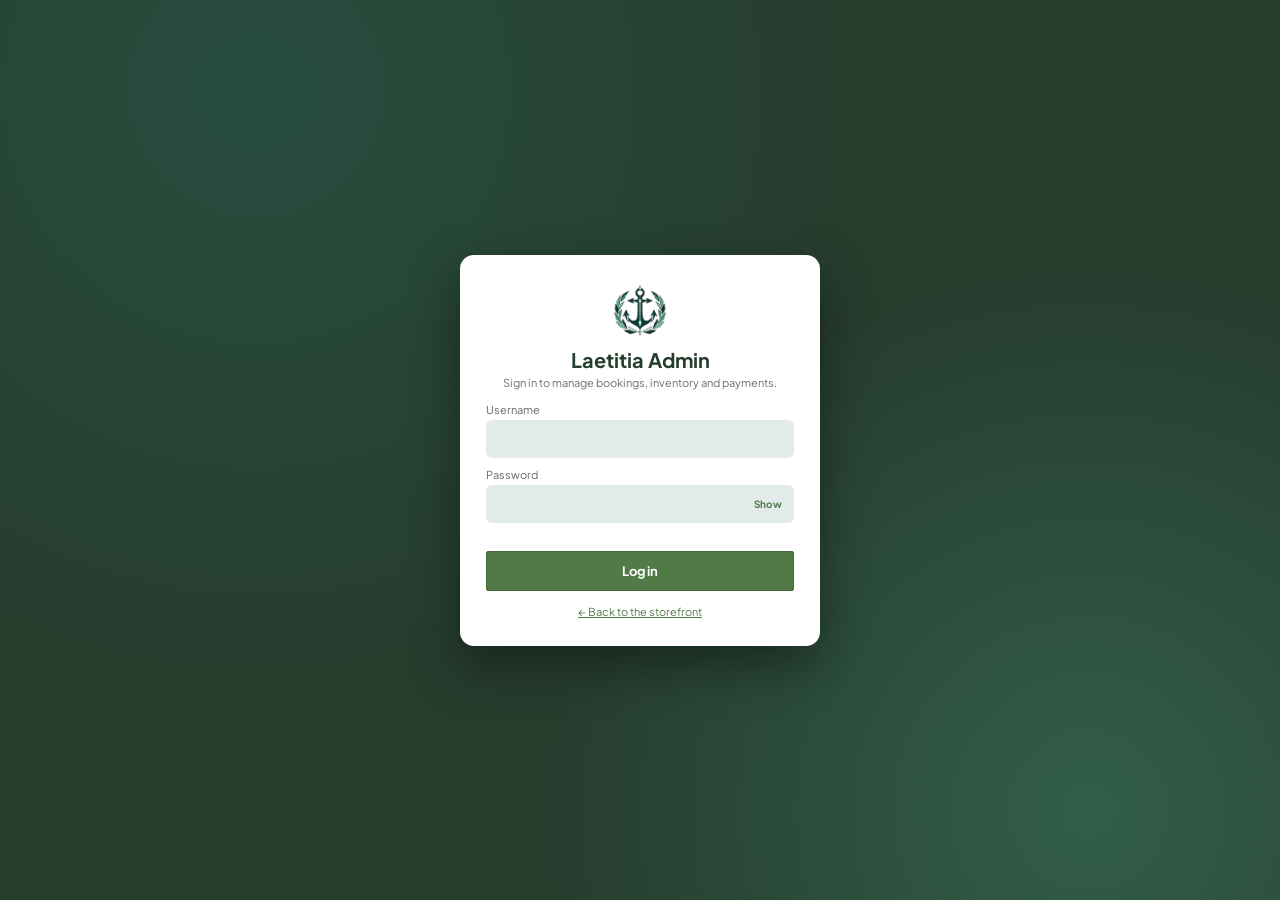
==== admin.html @ 5211684b "last minute fixes" ====
<!DOCTYPE html>
<html lang="en"><head><meta charset="utf-8">
<meta name="viewport" content="width=device-width,initial-scale=1">
<title>Laetitia Admin</title>
<link rel="preconnect" href="https://fonts.googleapis.com">
<link rel="preconnect" href="https://fonts.gstatic.com" crossorigin>
<link href="https://fonts.googleapis.com/css2?family=IBM+Plex+Mono:wght@500;600&family=Plus+Jakarta+Sans:wght@400;500;600;700;800&display=swap" rel="stylesheet">
<link rel="stylesheet" href="style.css">
</head><body class="locked"><svg width="0" height="0" style="position:absolute"><symbol id="i-grid" viewBox="0 0 24 24"><rect x="3" y="3" width="7" height="9" rx="1"/><rect x="14" y="3" width="7" height="5" rx="1"/><rect x="14" y="12" width="7" height="9" rx="1"/><rect x="3" y="16" width="7" height="5" rx="1"/></symbol><symbol id="i-cal" viewBox="0 0 24 24"><rect x="3" y="4" width="18" height="18" rx="2"/><path d="M16 2v4M8 2v4M3 10h18"/></symbol><symbol id="i-tgt" viewBox="0 0 24 24"><circle cx="12" cy="12" r="9"/><circle cx="12" cy="12" r="3"/></symbol><symbol id="i-rot" viewBox="0 0 24 24"><path d="M3 12a9 9 0 0 1 15-6.7L21 8"/><path d="M21 3v5h-5"/><path d="M21 12a9 9 0 0 1-15 6.7L3 16"/><path d="M8 16H3v5"/></symbol><symbol id="i-card" viewBox="0 0 24 24"><rect x="2" y="5" width="20" height="14" rx="2"/><path d="M2 10h20"/></symbol><symbol id="i-search" viewBox="0 0 24 24"><circle cx="11" cy="11" r="7"/><path d="m21 21-4.3-4.3"/></symbol><symbol id="i-bell" viewBox="0 0 24 24"><path d="M6 8a6 6 0 0 1 12 0c0 7 3 9 3 9H3s3-2 3-9"/><path d="M10.3 21a1.9 1.9 0 0 0 3.4 0"/></symbol><symbol id="i-chev" viewBox="0 0 24 24"><path d="m6 9 6 6 6-6"/></symbol><symbol id="i-doc" viewBox="0 0 24 24"><path d="M14 2H6a2 2 0 0 0-2 2v16a2 2 0 0 0 2 2h12a2 2 0 0 0 2-2V8z"/><path d="M14 2v6h6M8 13h8M8 17h5"/></symbol><symbol id="i-alert" viewBox="0 0 24 24"><path d="M12 3 2 20h20z"/><path d="M12 10v4M12 17h.01"/></symbol><symbol id="i-peso" viewBox="0 0 24 24"><path d="M7 21V4h6a4 4 0 0 1 0 8H7"/><path d="M5 8h12M5 11h12"/></symbol><symbol id="i-spark" viewBox="0 0 24 24"><path d="M12 3l1.8 5.2L19 10l-5.2 1.8L12 17l-1.8-5.2L5 10l5.2-1.8z"/><path d="M19 16v4M17 18h4"/></symbol><symbol id="i-plus" viewBox="0 0 24 24"><path d="M12 5v14M5 12h14"/></symbol><symbol id="i-arrow" viewBox="0 0 24 24"><path d="M5 12h14M13 6l6 6-6 6"/></symbol><symbol id="i-clip" viewBox="0 0 24 24"><rect x="5" y="4" width="14" height="18" rx="2"/><path d="M9 2h6v4H9z"/></symbol><symbol id="i-zap" viewBox="0 0 24 24"><path d="M13 2 4 14h7l-1 8 9-12h-7z"/></symbol><symbol id="i-ring" viewBox="0 0 24 24"><path d="M21 12a9 9 0 1 1-6.2-8.55"/></symbol><symbol id="i-db" viewBox="0 0 24 24"><ellipse cx="12" cy="5" rx="8" ry="3"/><path d="M4 5v14c0 1.7 3.6 3 8 3s8-1.3 8-3V5"/><path d="M4 12c0 1.7 3.6 3 8 3s8-1.3 8-3"/></symbol><symbol id="i-chk" viewBox="0 0 24 24"><rect x="3" y="3" width="18" height="18" rx="3"/><path d="m8 12 3 3 5-6"/></symbol></svg>
<aside>
 <div class="brand"><img src="logo.png" alt="Laetitia logo">Laetitia</div>
 <a data-p="dash" class="on"><svg class="i "><use href="#i-grid"/></svg> Dashboard</a><a data-p="events"><svg class="i "><use href="#i-cal"/></svg> Events</a><a data-p="pkg"><svg class="i "><use href="#i-spark"/></svg> Packages</a><a data-p="inv"><svg class="i "><use href="#i-tgt"/></svg> Inventory</a><a data-p="ret"><svg class="i "><use href="#i-rot"/></svg> Returns</a><a data-p="pay"><svg class="i "><use href="#i-card"/></svg> Payments &amp; Clients</a><a data-p="db" id="dbNav" hidden><svg class="i "><use href="#i-db"/></svg> Database</a>
 <a href="./" class="store-link" target="_blank" rel="noopener"><svg class="i "><use href="#i-arrow"/></svg> View storefront</a>
 <div class="deco"><img src="logo.png" alt=""></div>
</aside>

<!-- Shown until an admin signs in (views/header.js toggles body.locked). -->
<section class="gate" id="gate" aria-labelledby="gateTitle">
 <form class="gate-card" id="gateForm" novalidate>
  <img src="logo.png" alt="" class="gate-logo">
  <h1 id="gateTitle">Laetitia Admin</h1>
  <p class="sub">Sign in to manage bookings, inventory and payments.</p>
  <label for="gUser">Username</label><input id="gUser" autocomplete="username" required>
  <label for="gPass">Password</label><div class="pw"><input id="gPass" type="password" autocomplete="current-password" required><button type="button" class="pwt" data-pw="gPass" aria-pressed="false">Show</button></div>
  <p class="gate-err" id="gateErr" role="alert"></p>
  <button class="btn teal gate-btn" id="gateBtn" type="submit">Log in</button>
  <a href="./" class="gate-back">← Back to the storefront</a>
 </form>
</section>
<main>
 <div class="top"><div class="search"><svg class="i "><use href="#i-search"/></svg><input placeholder="Search events, clients, inventory..."></div><div class="date" id="today"></div><div class="notif-wrap"><button class="bell" id="notifBtn" type="button" aria-label="Notifications" aria-haspopup="true" aria-expanded="false"><svg class="i "><use href="#i-bell"/></svg><span class="notif-count" id="notifCount" hidden>0</span></button><div class="notif-panel hidden" id="notifPanel" aria-live="polite"><div class="notif-header"><h3>Notifications</h3><button class="close-x" id="closeNotif" type="button" aria-label="Close notifications">×</button></div><div class="notif-list" id="notifList"></div></div></div>
  <div class="account-wrap"><button class="user account-trigger" id="accountBtn" type="button" aria-haspopup="true" aria-expanded="false" aria-label="Account menu"><span class="av" id="uInit">G</span><span class="account-copy"><b id="uName">Guest</b><br><span id="uRole">Guest booking</span></span><svg class="i "><use href="#i-chev"/></svg></button><div class="account-menu hidden" id="accountMenu" role="menu" aria-labelledby="accountBtn"><p class="account-status" id="accountStatus">Browsing as a guest</p><button type="button" role="menuitem" data-account-action="login" id="adminLoginAction">Admin log in</button><button type="button" role="menuitem" data-account-action="book">Book an event</button><button type="button" role="menuitem" data-account-action="logout" id="logoutAction" hidden>Log out</button><a class="account-note" href="./" target="_blank" rel="noopener">Open the storefront ↗</a></div></div></div>
 

 <!-- DASHBOARD -->
 <section class="page on" id="dash">
  <h1>Dashboard</h1><div class="sub">Overview of your operations</div>
  <div class="cards">
   <div class="stat"><div class="ic t"><svg class="i "><use href="#i-cal"/></svg></div><div><small>Upcoming Events</small><b id="sEvents">0</b><small>this week</small></div></div>
   <div class="stat"><div class="ic b"><svg class="i "><use href="#i-doc"/></svg></div><div><small>Pending Inquiries</small><b id="sInq">0</b><small>Awaiting approval</small></div></div>
   <div class="stat"><div class="ic g"><svg class="i "><use href="#i-tgt"/></svg></div><div><small>Items out on rent</small><b id="sOut">0</b><small>Currently deployed</small></div></div>
   <div class="stat"><div class="ic r"><svg class="i "><use href="#i-alert"/></svg></div><div><small>Low Stock Alerts</small><b id="sLow">0</b><small>Restock needed</small></div></div>
   <div class="stat"><div class="ic p"><svg class="i "><use href="#i-peso"/></svg></div><div><small>Outstanding Balance</small><b id="sBal">₱0</b><small>Unpaid</small></div></div>
  </div>
  <div class="box orders"><h3><span><svg class="i "><use href="#i-doc"/></svg> <span class="tt">New Orders &amp; Inquiries<small>Online orders and inquiries awaiting approval</small></span></span> <a data-p="events">All events <svg class="i "><use href="#i-arrow"/></svg></a></h3>
   <div class="tw"><table><thead><tr><th>ID</th><th>Received</th><th>Client</th><th>Event date</th><th>Package / order</th><th>Total</th><th>Actions</th></tr></thead><tbody id="dOrd"></tbody></table></div></div>
  <div class="grid2">
   <div class="box"><h3><span><svg class="i "><use href="#i-cal"/></svg> <span class="tt">Upcoming Events<small>Next 4 days</small></span></span> <a data-p="events">View calendar <svg class="i "><use href="#i-arrow"/></svg></a></h3>
    <div class="tw"><table><thead><tr><th>ID</th><th>Date and time</th><th>Client name</th><th>Venue/ Address</th><th>Package</th><th>Status</th><th>Actions</th></tr></thead><tbody id="dEv"></tbody></table></div></div>
   <div class="box"><h3><span><svg class="i "><use href="#i-zap"/></svg> <span class="tt">Quick Actions<small>Common tasks and shortcuts</small></span></span></h3><div class="qa">
     <button class="p" data-m="event"><svg class="i "><use href="#i-plus"/></svg> New booking / Event</button><button class="o" data-m="client"><svg class="i "><use href="#i-plus"/></svg> New Client</button><button class="o" data-m="item"><svg class="i "><use href="#i-plus"/></svg> Add Inventory Item</button><button class="o" data-m="package"><svg class="i "><use href="#i-plus"/></svg> Add Package</button><button data-m="avail"><svg class="i "><use href="#i-clip"/></svg> Check Date Availability</button><button data-m="pull"><svg class="i "><use href="#i-doc"/></svg> Generate Pull Sheet</button><button data-m="payment"><svg class="i "><use href="#i-card"/></svg> Record Payment</button></div></div>
  </div>
  <div class="grid3">
   <div class="box"><h3><span><svg class="i "><use href="#i-ring"/></svg> <span class="tt">Asset Returns and Recovery Watchlist<small>Items expected back</small></span></span> <a data-p="ret">View all <svg class="i "><use href="#i-arrow"/></svg></a></h3>
    <div class="tw"><table><thead><tr><th>ID</th><th>Item Name</th><th>Renter/Event</th><th>Expected Return</th><th>Status</th><th>Actions</th></tr></thead><tbody id="dRet"></tbody></table></div>
    <div class="row"><button class="btn blue" data-m="returned">Mark returned</button><button class="btn blue" data-m="damage">Damage / missing fee</button><button class="btn blue" data-m="deposit">Charge Security Deposit</button></div></div>
   <div class="box"><h3><span><svg class="i "><use href="#i-clip"/></svg> <span class="tt">Daily Pull Sheet<small id="pullDate"></small></span></span> <a data-p="events">View all <svg class="i "><use href="#i-arrow"/></svg></a></h3>
    <div class="tw"><table><thead><tr><th>ID</th><th>Item</th><th>Category</th><th>Qty. Needed</th><th>Status</th></tr></thead><tbody id="dPull"></tbody></table></div>
    <div class="row"><button class="btn blue" data-m="pull">Generate Pull Sheet</button></div></div>
   <div class="box"><h3><span><svg class="i "><use href="#i-card"/></svg> <span class="tt">Pending Receivables/Balance Tracker<small>Upcoming balances</small></span></span> <a data-p="pay">View all <svg class="i "><use href="#i-arrow"/></svg></a></h3>
    <div class="tw"><table><thead><tr><th>ID</th><th>Client Name</th><th>Event Date</th><th>Total Contract</th><th>Paid Amount</th><th>Remaining</th></tr></thead><tbody id="dRec"></tbody></table></div>
    <div class="row"><button class="btn blue" data-m="reminder">Send Reminder</button><button class="btn blue" data-m="payment">Log Payment</button></div></div>
   <div class="box"><h3><span><svg class="i "><use href="#i-tgt"/></svg> <span class="tt">Low Consumables Tracker<small>Stock requiring attention</small></span></span> <a data-p="inv">View all <svg class="i "><use href="#i-arrow"/></svg></a></h3>
    <div class="tw"><table><thead><tr><th>ID</th><th>Item Name</th><th>Current Stock</th><th>Reorder Level</th><th>Status</th><th>Action</th></tr></thead><tbody id="dLow"></tbody></table></div></div>
  </div>
 </section>

 <!-- EVENTS -->
 <section class="page" id="events">
  <h2 class="sec big">Booking/Event</h2>
  <div class="book">
   <div class="panel form"><h3 class="pt">Create new Booking / Event</h3>
    <div id="bForm"></div>
    <label>Extra rental items <small class="hint inline">(added on top of the package)</small></label>
    <div class="tw"><table class="mini"><thead><tr><th>ID</th><th>Item</th><th>Category</th><th>Qty</th><th></th></tr></thead><tbody id="bItems"></tbody></table></div>
    <div class="row"><button class="btn red" id="bCancel">Cancel</button><button class="btn teal" id="bSubmit">Submit Booking</button></div></div>
   <div class="panel"><h3 class="pt"><svg class="i "><use href="#i-cal"/></svg> Events</h3>
    <div class="tw"><table><thead><tr><th>ID</th><th>Date and Time</th><th>Client name</th><th>Venue/ Address</th><th>Event / Package</th><th>Status</th><th>Actions</th></tr></thead><tbody id="evT"></tbody></table></div></div>
  </div>
 </section>

 <!-- PACKAGES -->
 <section class="page" id="pkg">
  <h2 class="sec">Package Management</h2>
  <div class="panel"><div class="tools"><button class="btn" data-m="package">Add new Package</button><span><button class="btn" data-m="archived" data-kind="packages">View archived</button> <button class="btn red" id="delAllPkg">Archive All Packages</button></span></div>
   <div class="tw"><table><thead><tr><th>ID</th><th>Picture</th><th>Package Name</th><th>Type</th><th>Price</th><th>Description</th><th>Actions</th></tr></thead><tbody id="pkgT"></tbody></table></div></div>
 </section>

 <!-- INVENTORY -->
 <section class="page" id="inv">
  <h2 class="sec">Inventory Management</h2>
  <div class="panel"><div class="tools"><div class="sbox"><svg class="i "><use href="#i-search"/></svg><input id="invQ" placeholder="Search inventory..."></div><span></span></div>
   <div class="tools"><button class="btn" data-m="item">Add new Item</button><span><button class="btn" id="restockAll">Mark All Restocked</button> <button class="btn" data-m="archived" data-kind="inventory">View archived</button> <button class="btn red" id="delAllInv">Archive All Items</button></span></div>
   <div class="tw"><table><thead><tr><th>ID</th><th>Code</th><th>Item Name</th><th>Category <svg class="i "><use href="#i-chev"/></svg></th><th>Quantity <svg class="i "><use href="#i-chev"/></svg></th><th>Status <svg class="i "><use href="#i-chev"/></svg></th><th>Actions</th></tr></thead><tbody id="invT"></tbody></table></div></div>
 </section>

 <!-- RETURNS -->
 <section class="page" id="ret">
  <h2 class="sec">Returns</h2>
  <div class="panel"><div class="tw"><table><thead><tr><th>ID</th><th>Item Name</th><th>Renter/Event</th><th>Expected Return</th><th>Status</th><th>Actions</th></tr></thead><tbody id="retT"></tbody></table></div>
  <div class="row"><button class="btn blue" data-m="returned">Mark returned</button><button class="btn blue" data-m="damage">Damage / missing fee</button><button class="btn blue" data-m="deposit">Charge Security Deposit</button></div></div>
 </section>

 <!-- PAYMENTS & CLIENTS -->
 <section class="page" id="pay">
  <h2 class="sec">Client Management</h2>
  <div class="panel"><div class="tools"><div class="sbox"><svg class="i "><use href="#i-search"/></svg><input id="clQ" placeholder="Search clients..."></div><span></span></div>
   <div class="tools"><button class="btn" data-m="client">Add new Client</button><span><button class="btn" data-m="archived" data-kind="clients">View archived</button> <button class="btn red" id="delAllCl">Archive all</button></span></div>
   <div class="tw"><table><thead><tr><th>ID</th><th>Client Name</th><th>Event <svg class="i "><use href="#i-chev"/></svg></th><th>Total <svg class="i "><use href="#i-chev"/></svg></th><th>Balance <svg class="i "><use href="#i-chev"/></svg></th><th>Actions</th></tr></thead><tbody id="clT"></tbody></table></div></div>
  <h2 class="sec gap">Payment Pending</h2>
  <div class="panel"><div class="tools"><div class="sbox"><svg class="i "><use href="#i-search"/></svg><input id="ppQ" placeholder="Search Client..."></div><span></span></div>
   <div class="tools"><span></span><span><button class="btn" data-m="payment">Record Payment</button> <button class="btn red" data-m="reminder">Send All Reminders</button></span></div>
   <div class="tw"><table><thead><tr><th>ID</th><th>Client Name</th><th>Contract <svg class="i "><use href="#i-chev"/></svg></th><th>Paid <svg class="i "><use href="#i-chev"/></svg></th><th>Remaining <svg class="i "><use href="#i-chev"/></svg></th><th></th></tr></thead><tbody id="ppT"></tbody></table></div></div>
 </section>

 <!-- DATABASE (admins only; views/database.js) -->
 <section class="page" id="db">
  <h2 class="sec">Database</h2><div class="sub">Every table in the database, and a live console of each change made to them. Administrators only; read-only.</div>
  <div class="dbgrid">
   <div class="panel"><h3 class="pt">Tables</h3><div class="dblist" id="dbTables"></div></div>
   <div class="panel dbview"><div class="tools"><h3 class="pt" id="dbTitle">Select a table</h3><span class="dbpager"><span id="dbPager"></span> <button class="btn" id="dbRefresh" type="button">Refresh</button></span></div>
    <div class="tw"><table class="dbtable"><thead id="dbHead"></thead><tbody id="dbRows"></tbody></table></div></div>
  </div>
  <div class="console">
   <div class="console-bar"><b>Change console</b><span class="live on" id="dbLive">● live</span><span class="console-tools"><select id="dbFilter" aria-label="Show changes to"><option value="">All tables</option></select><button type="button" id="dbPause" aria-pressed="false">Pause</button><button type="button" id="dbClear">Clear</button></span></div>
   <div class="console-out" id="dbConsole" role="log" aria-live="polite"><p class="console-empty">Waiting for changes…</p></div>
  </div>
 </section>
</main>

<div class="ov" id="ov"><div class="modal" id="modal"></div></div>
<div class="toast" id="toast"></div>
<script type="module" src="js/main.js"></script>
</body></html>
---- style.css ----
:root{--side:#0f3d38;--teal:#2a8f83;--head:#a9c4bf;--mint:#5fe3b5;--red:#e26a6a;--blue:#bcdcf2;--blueT:#2b5f86;--line:#dfe6e4;--bg:#f4f6f6;--txt:#2b3a38}
:root{--font-ui:"Plus Jakarta Sans","Segoe UI",Arial,sans-serif;--font-data:"IBM Plex Mono","Consolas",monospace}
*{box-sizing:border-box;margin:0;padding:0;font-family:var(--font-ui)}
body{background:var(--bg);color:var(--txt);font-size:12px;display:flex;min-height:100vh}
aside{width:150px;background:var(--side);color:#fff;position:fixed;top:0;bottom:0;padding:14px 0;display:flex;flex-direction:column}
aside .brand{display:flex;align-items:center;gap:8px;padding:0 14px 14px;font-size:13px}
aside .brand img{width:26px}
aside a{display:flex;gap:8px;align-items:center;padding:8px 14px;margin:1px 8px;border-radius:5px;color:#d3e4e0;font-size:11px;cursor:pointer}
aside a.on{background:var(--teal);color:#fff}
aside .deco{margin-top:auto;text-align:center;opacity:.35}aside .deco img{width:80px}
main{margin-left:150px;flex:1;min-width:0;padding:0 24px 30px}
.top{display:flex;align-items:center;gap:14px;padding:12px 0}
.top .search{flex:1;background:#fff;border:1px solid var(--line);border-radius:6px;padding:8px 10px;color:#999}
.top .date{background:#fff;border:1px solid var(--line);border-radius:6px;padding:8px 12px}
.top .user{display:flex;align-items:center;gap:8px;font-size:11px}
.top .av{width:32px;height:32px;border-radius:50%;background:#d9463f;color:#fff;display:grid;place-items:center;font-weight:600}
h1{color:var(--teal);font-size:18px;font-weight:600}
h2.sec{color:var(--teal);font-size:14px;font-weight:600;margin:14px 0 6px}
h2.sec.big{font-size:16px}h2.sec.gap{margin-top:26px}
.pt{color:var(--teal);font-size:13px;margin-bottom:8px}
.sub{color:#777;font-size:11px;margin-bottom:12px}
/* layout grows with data */
.cards{display:grid;grid-template-columns:repeat(auto-fit,minmax(150px,1fr));gap:14px;margin-bottom:14px}
.stat{background:#fff;border-radius:8px;padding:12px;box-shadow:0 1px 4px #0001;display:flex;gap:10px;align-items:center}
.stat .ic{width:30px;height:30px;border-radius:7px;background:#dff1ee;display:grid;place-items:center;color:var(--teal)}
.stat b{font-size:20px;display:block}.stat small{color:#888;font-size:9px}
.box{background:#fff;border-radius:8px;padding:14px;box-shadow:0 1px 4px #0001;min-width:0;display:flex;flex-direction:column}
.box h3{color:var(--teal);font-size:13px;display:flex;justify-content:space-between;align-items:center;margin-bottom:8px}
.box h3 a{font-size:9px;font-weight:400;cursor:pointer}
.grid2{display:grid;grid-template-columns:minmax(0,1fr) 250px;gap:14px;margin-bottom:14px;align-items:start}
.grid3{display:grid;grid-template-columns:repeat(auto-fit,minmax(380px,1fr));gap:14px;align-items:start}
.tw{overflow-x:auto;max-height:420px;overflow-y:auto}
table{width:100%;border-collapse:collapse}
th{background:var(--head);text-align:left;padding:8px 10px;font-weight:500;font-size:11px;position:sticky;top:0;white-space:nowrap}
td{padding:10px;border-bottom:1px solid var(--line);font-size:11px}
td.g{color:var(--teal)}td.r{color:#e04848;font-weight:600}
td.empty{text-align:center;color:#999;padding:22px 10px}
table.mini th,table.mini td{font-size:9px;padding:5px}
.pill{display:inline-block;background:var(--mint);color:#0a5a45;border-radius:10px;padding:2px 10px;font-size:9px}
.pill.low{background:#ffd76a;color:#7a5b00}.pill.ok{background:#8bf0c9}
.btn{border:1px solid var(--teal);background:#fff;color:var(--teal);border-radius:4px;padding:4px 10px;font-size:10px;cursor:pointer}
.btn.red{background:var(--red);border-color:var(--red);color:#fff}
.btn.blue{background:var(--blue);border-color:var(--blue);color:var(--blueT);padding:14px 16px;font-size:12px}
.btn.teal{background:var(--mint);border-color:var(--mint);color:#0a4a3a}
.qa{display:flex;flex-direction:column}
.qa button{background:#fff;border:0;border-bottom:1px solid var(--line);text-align:left;padding:10px;font-size:11px;cursor:pointer}
.qa button.p{background:var(--teal);color:#fff;font-weight:600;border-radius:4px}
.row{display:flex;gap:10px;justify-content:space-between;margin-top:12px;flex-wrap:wrap}.row .btn{flex:1}
.tools{display:flex;justify-content:space-between;align-items:center;margin-bottom:8px}
.sbox{background:#fff;border:1px solid var(--line);border-radius:5px;padding:7px 10px;width:230px;font-size:11px;outline:none}
.panel{background:#fff;border-radius:8px;padding:14px;box-shadow:0 1px 4px #0001;min-width:0}
.page{display:none}.page.on{display:block}
.book{display:grid;grid-template-columns:240px minmax(0,1fr);gap:16px;align-items:start}
.form label{display:block;font-size:9px;color:#666;margin:6px 0 2px}
.form input,.form select,.modal input,.modal select,.modal textarea{width:100%;background:#a9c4bf55;border:1px solid transparent;border-radius:4px;padding:8px;font-size:11px;outline:none}
.modal input:focus,.modal select:focus,.modal textarea:focus,.form input:focus{border-color:var(--teal);background:#fff}
/* modal */
.ov{position:fixed;inset:0;background:#0007;display:none;place-items:center;z-index:50}
.ov.on{display:grid}
.modal{background:#fff;border-radius:10px;width:420px;max-width:92vw;max-height:90vh;overflow:auto;padding:18px;box-shadow:0 10px 40px #0005;animation:pop .18s}
@keyframes pop{from{transform:scale(.94);opacity:0}}
.modal .mh{display:flex;align-items:center;gap:8px;margin-bottom:12px;border-bottom:1px solid var(--line);padding-bottom:10px}
.modal .mh img{width:28px}.modal .mh h4{color:var(--teal);font-size:15px;flex:1}
.modal .x{cursor:pointer;font-size:18px;color:#888;border:0;background:none}
.modal label{display:block;font-size:10px;color:#666;margin:9px 0 3px}
.modal .ft{display:flex;justify-content:flex-end;gap:8px;margin-top:16px}
.modal .ft .btn{padding:8px 16px;font-size:11px}
.toast{position:fixed;bottom:20px;right:20px;background:var(--side);color:#fff;padding:10px 16px;border-radius:6px;display:none;z-index:60}
@media(max-width:1000px){.grid2,.book{grid-template-columns:1fr}}

.i{width:14px;height:14px;stroke:currentColor;fill:none;stroke-width:2;stroke-linecap:round;stroke-linejoin:round;flex:none;vertical-align:-2px}
aside a .i{width:15px;height:15px}th .i{width:10px;height:10px}h3 .i{width:15px;height:15px}h3 a .i{width:10px;height:10px}
.top .search{flex:0 0 30%;display:flex;align-items:center;gap:8px;color:#999;box-shadow:0 1px 3px #0001}
.top .search input,.sbox input{border:0;outline:0;background:none;flex:1;min-width:0;font-size:11px;color:var(--txt)}
.top .date{margin-left:auto;display:flex;align-items:center;gap:6px}
.bell{display:grid;place-items:center;color:#555}.bell .i{width:18px;height:18px}
.top{position:relative}
.bell{position:relative;width:36px;height:36px;border:1px solid var(--line);border-radius:6px;background:#fff;cursor:pointer}
.notif-count{position:absolute;top:-6px;right:-6px;min-width:17px;height:17px;padding:0 4px;border-radius:10px;background:var(--red);color:#fff;font-size:9px;font-weight:700;display:grid;place-items:center}
.notif-count[hidden]{display:none}
.notif-panel{position:absolute;top:54px;right:44px;z-index:30;width:min(340px,calc(100vw - 190px));max-height:min(420px,calc(100vh - 90px));overflow:auto;background:#fff;border:1px solid var(--line);border-radius:8px;box-shadow:0 8px 24px #0002;padding:12px}
.notif-panel.hidden{display:none}
.notif-header{display:flex;align-items:center;justify-content:space-between;margin-bottom:8px;color:var(--teal)}
.notif-header h3{font-size:13px}
.close-x{width:26px;height:26px;border:0;background:transparent;color:#66716f;font-size:18px;cursor:pointer}
.notif-list{display:grid;gap:7px}
.notif-item{width:100%;display:grid;gap:4px;text-align:left;border:1px solid var(--line);border-radius:5px;background:#fff;padding:10px;cursor:pointer;color:var(--txt)}
.notif-item.unread{border-left:3px solid var(--teal);background:#eef8f5}
.notif-item.read{opacity:.68}
.notif-item strong{font-size:11px}
.notif-item span{font-size:10px;line-height:1.4}
.notif-item small{font-size:9px;color:#71807d}
.notif-item:hover{border-color:var(--teal)}
.sbox{display:flex;align-items:center;gap:6px;color:#999}
.stat .ic .i{width:16px;height:16px}.ic.t{background:#dff1ee;color:#2a8f83}.ic.b{background:#e3f0fb;color:#3b82c4}.ic.g{background:#dff7ea;color:#22a06b}.ic.r{background:#fde7e7;color:#e04848}.ic.p{background:#efe6fb;color:#8a55d6}
.cards{grid-template-columns:repeat(5,minmax(0,1fr))}.grid3{grid-template-columns:repeat(2,minmax(0,1fr))}
.box h3>span{display:flex;align-items:center;gap:6px}.box h3 a{display:flex;align-items:center;gap:3px}
.qa button{display:flex;align-items:center;gap:8px}.qa button.o{border:1px solid var(--line);border-radius:4px;margin-top:6px}
.ck{color:var(--mint);display:inline-flex}.ck .i{width:14px;height:14px;color:#22a06b}
.bar{display:block;height:6px;width:34px;border-radius:3px;background:var(--mint)}.bar.no{background:var(--red)}
.qty{width:40px!important;padding:3px!important;text-align:center}
.top .user .i{width:12px;height:12px}
@media(max-width:1000px){.cards{grid-template-columns:repeat(2,minmax(0,1fr))}.grid3{grid-template-columns:1fr}}
@media(max-width:600px){main{padding:0 12px 24px}.top{gap:8px}.top .search{flex-basis:100%;order:3}.top .date{margin-left:0}.top .user{margin-left:auto}.notif-panel{right:0;width:min(340px,calc(100vw - 24px))}}

.box h3 a{color:#2b8fd6}.box h3>span{align-items:center}
.tt{display:flex;flex-direction:column;line-height:1.25}.tt small{font-size:8px;font-weight:400;color:#9aa8a6}
.box h3{margin-bottom:10px}.box h3>span>.i{width:18px;height:18px}
.grid2{align-items:stretch}
.qa{margin-top:6px;border:1px solid #d6e6e3;border-radius:4px;overflow:hidden}
.qa button,.qa button.o{border:0;border-bottom:1px solid #d6e6e3;border-radius:0;margin:0;padding:14px 12px;font-weight:600;color:#111;gap:10px}
.qa button:last-child{border-bottom:0}
.qa button.p{background:#3d9a8e;color:#fff}
.qa button .i{color:var(--teal);width:15px;height:15px}.qa button:nth-child(-n+3) .i{color:inherit;width:11px;height:11px}

/* Professional Minecraft-inspired palette and subtle block accents */
:root{--side:#263d2e;--teal:#527a47;--head:#385f43;--mint:#a8c978;--red:#ad5b4b;--blue:#9cbcc2;--blueT:#2c4d52;--line:#d1d6c9;--bg:#edf0e7;--txt:#28332c}
body{font-family:var(--font-ui);background-color:#e9ede3;background-image:linear-gradient(rgba(66,94,60,.035) 1px,transparent 1px),linear-gradient(90deg,rgba(66,94,60,.035) 1px,transparent 1px);background-size:32px 32px}
aside{background:#263d2e;border-right:3px solid #1d3024;box-shadow:3px 0 #bbc7a7}
aside .brand{font-weight:700;color:#e9efdf;text-shadow:none}
aside .brand img,aside .deco img{image-rendering:pixelated}
aside a{border-radius:2px;color:#d8e2d3;font-weight:600}
aside a.on,aside a:hover{background:#426c42;box-shadow:inset 3px 0 #a8c978;color:#fff}
main{background:rgba(241,243,235,.94);min-height:100vh}
h1,h2.sec,.pt{font-family:var(--font-ui);text-transform:none;font-weight:700;text-shadow:none}
h1{color:#315b3b;font-size:20px}
h2.sec,.pt{color:#3d6844}
.sub{color:#667267;font-family:var(--font-ui);font-weight:400}
.stat,.box,.panel{border:1px solid #c6cdbd;border-top:3px solid #64884d;border-radius:3px;background:#fbfcf8;box-shadow:0 2px 5px rgba(38,55,34,.08)}
.stat:nth-child(2){border-top-color:#6f9ca4}.stat:nth-child(4){border-top-color:#be9b4d}.stat:nth-child(5){border-top-color:#927c5a}
.stat .ic{border-radius:2px;box-shadow:none}
.stat b{color:#315b3b;font-family:var(--font-data);font-weight:600;font-variant-numeric:tabular-nums}
.stat small,.tt small{color:#737e70}
.box h3{color:#365e3d;font-family:var(--font-ui);font-weight:700}
.box h3 a{color:#4a7650;font-weight:500}
th{background:#3f6547;color:#f5f7ef;border-bottom:1px solid #344f39;font-family:var(--font-ui);font-weight:700}
td{border-bottom:1px solid #e2e6dc}
tr:nth-child(even) td{background:#f5f7f1}
.pill{border-radius:2px;background:#d9e9c1;color:#365936;font-weight:600}
.pill.low{background:#f3e3b9;color:#73571f}
.btn{border:1px solid #6b8c5a;border-radius:2px;background:#f9fbf6;color:#355b3b;font-family:var(--font-ui);font-weight:700;box-shadow:0 1px 2px rgba(33,51,31,.12);transition:background-color .15s,border-color .15s}
.btn:hover{background:#e8f0dc;border-color:#527a47}
.btn:active{transform:none;box-shadow:inset 0 1px 2px rgba(33,51,31,.14)}
.btn.red{background:#ad5b4b;border-color:#984d40;color:#fff;box-shadow:none}
.btn.teal,.qa button.p{background:#527a47;border-color:#42683b;color:#fff;box-shadow:none}
.btn.blue{background:#dce9e9;border-color:#99b7b7;color:#315155;box-shadow:none}
.qa{border:1px solid #d1d8cb;border-radius:3px}
.qa button,.qa button.o{background:#fbfcf8;color:#334338;font-family:var(--font-ui)}
.qa button.p{border-radius:2px}
.top .search,.top .date,.bell{border:1px solid #c6cdbd;border-radius:3px;background:#fbfcf8;box-shadow:0 1px 3px rgba(38,55,34,.08);color:#506b50}
.top .search input{font-family:var(--font-ui);color:#303a32}
.top .date,.notif-count{font-family:var(--font-data);font-variant-numeric:tabular-nums}
.bell{color:#456a48}
.notif-panel{border:1px solid #c6cdbd;border-radius:3px;background:#fbfcf8;box-shadow:0 8px 24px rgba(34,49,30,.16)}
.notif-item{border-radius:2px;background:#f8faf5}
.notif-item.unread{background:#eff5e9;border-left-color:#63884d}
.notif-item strong{font-family:var(--font-ui);color:#355b3b}
.form input,.form select,.modal input,.modal select,.modal textarea,.sbox{border:1px solid #c4cdbc;border-radius:2px;background:#f8faf5;font-family:var(--font-ui)}
.modal{border:1px solid #c6cdbd;border-radius:4px;background:#fbfcf8;box-shadow:0 12px 36px rgba(33,48,29,.2)}
.toast{border:1px solid #55794b;border-radius:3px;background:#263d2e;color:#f5f7ef;font-family:var(--font-ui);font-weight:700;box-shadow:0 4px 12px rgba(20,35,22,.2)}
@media(max-width:600px){main{padding:0 12px 24px}.top .date{margin-left:0}}
aside .brand img{width:42px;height:42px;object-fit:contain;filter:drop-shadow(0 0 2px rgba(191,222,132,.95)) drop-shadow(0 2px 3px rgba(13,29,21,.85))}
aside .deco{opacity:1;padding-bottom:16px}
aside .deco img{width:96px;height:96px;object-fit:contain;filter:drop-shadow(0 0 3px rgba(191,222,132,.9)) drop-shadow(0 3px 4px rgba(13,29,21,.9))}
.account-wrap{position:relative;z-index:35;flex:none;margin-left:auto}
.account-trigger{min-height:40px;padding:3px 7px;border:1px solid transparent;border-radius:3px;background:transparent;color:var(--txt);cursor:pointer;text-align:left}
.account-trigger:hover,.account-trigger[aria-expanded="true"]{border-color:#c6cdbd;background:#fbfcf8}
.account-trigger .av{flex:none}
.account-copy{white-space:nowrap}
.account-menu{position:absolute;top:calc(100% + 8px);right:0;width:min(300px,calc(100vw - 24px));padding:14px;background:#fbfcf8;border:1px solid #c6cdbd;border-radius:4px;box-shadow:0 10px 28px rgba(34,49,30,.2);color:#28332c}
.account-menu.hidden{display:none}
.account-status{font-size:12px;font-weight:700;color:#355b3b;margin-bottom:8px}
.account-menu button{display:block;width:100%;min-height:42px;margin-top:6px;padding:9px 11px;border:1px solid #d5dccd;border-radius:2px;background:#f5f8f0;color:#314235;text-align:left;font-size:12px;font-weight:600;cursor:pointer}
.account-menu button:hover,.account-menu button:focus-visible{background:#e8f0dc;border-color:#7b9d6a;outline:none}
.account-menu button[hidden]{display:none}
.account-note{margin-top:12px;padding-top:10px;border-top:1px solid #e0e5db;color:#737e70;font-size:10px;line-height:1.45}
.demo-credentials{margin:8px 0;padding:9px;background:#f0f5e9;border-left:3px solid #64884d;color:#52644f;font-size:10px;line-height:1.5}
.guest-confirmation{margin-top:8px;color:#416d47;font-size:12px;font-weight:600}
@media(max-width:600px){.account-wrap{margin-left:auto}.account-menu{position:fixed;top:68px;right:12px;width:min(320px,calc(100vw - 24px))}.account-trigger{gap:6px}.account-copy{font-size:10px}}
button:not(:disabled){transition:transform .14s ease,box-shadow .14s ease,filter .14s ease}
button:not(:disabled):hover{transform:translateY(-1px);filter:brightness(1.04);box-shadow:0 3px 8px rgba(30,48,32,.18)}
button:not(:disabled):active{transform:translateY(1px);filter:brightness(.97);box-shadow:inset 0 1px 2px rgba(30,48,32,.22)}
button:focus-visible,aside a:focus-visible,.box h3 a:focus-visible{outline:2px solid #7c9d5e;outline-offset:2px}
@media(prefers-reduced-motion:reduce){button:not(:disabled){transition:none}button:not(:disabled):hover,button:not(:disabled):active{transform:none}}

/* notification panel opens directly under the bell button */
.notif-wrap{position:relative;flex:none;z-index:36}
.notif-wrap .notif-panel{position:absolute;top:calc(100% + 8px);right:0;left:auto;width:min(340px,calc(100vw - 24px))}
@media(max-width:600px){.notif-wrap{position:static}.notif-wrap .notif-panel{position:fixed;top:68px;right:12px;left:auto}}

/* required marks, show-password, custom package, disabled booking */
.req{color:#d9463f;font-weight:700;margin-left:3px}
.pw{position:relative}.pw input{padding-right:58px}
.pwt{position:absolute;right:6px;top:50%;transform:translateY(-50%);border:0;background:none;color:var(--teal);font-size:10px;font-weight:700;cursor:pointer;padding:4px 6px}
.pkg-custom{margin-top:6px}.pkg-custom[hidden]{display:none}
.notif-empty{font-size:11px;color:#667267;padding:6px 2px}
.btn:disabled{opacity:.5;cursor:not-allowed}
.pkg-thumb{width:56px;height:56px;object-fit:cover;border-radius:4px;border:1px solid var(--line);display:block}
.pkg-thumb.none{display:grid;place-items:center;font-size:8px;color:#8a948b;background:#f1f3ee;text-align:center}
.pkg-preview{display:block;width:100%;max-height:170px;object-fit:cover;border-radius:6px;margin-top:8px;border:1px solid var(--line)}.pkg-preview[hidden]{display:none}
.pic-remove{margin-top:6px}
.modal input[type=file]{padding:6px;background:#fff;border:1px dashed var(--teal);cursor:pointer}
button.ck{border:0;background:none;padding:0;cursor:pointer;vertical-align:middle}

/* admin login screen: shown instead of the app until someone signs in */
.gate{display:none}
body.locked aside,body.locked main{display:none}
body.locked .gate{display:grid;place-items:center;flex:1;min-height:100vh;padding:24px 16px;background:radial-gradient(circle at 20% 10%,#2a8f8333,transparent 45%),radial-gradient(circle at 85% 90%,#5fe3b533,transparent 40%),var(--side)}
.gate-card{background:#fff;border-radius:14px;padding:28px 26px;width:360px;max-width:100%;box-shadow:0 20px 50px #0006}
.gate-logo{width:56px;display:block;margin:0 auto 8px}
.gate-card h1{text-align:center;font-size:20px;color:var(--side)}
.gate-card .sub{text-align:center;margin:4px 0 14px}
.gate-card label{display:block;font-size:11px;color:#666;margin:10px 0 4px}
.gate-card input{width:100%;background:#a9c4bf55;border:1px solid transparent;border-radius:6px;padding:10px;font-size:13px;outline:none}
.gate-card input:focus{border-color:var(--teal);background:#fff}
.gate-err{color:#c03c3c;font-size:11px;min-height:16px;margin-top:8px}
.gate-btn{width:100%;padding:11px;font-size:13px;font-weight:700;margin-top:4px}
.gate-back{display:block;text-align:center;margin-top:14px;font-size:11px;color:var(--teal)}
aside a.store-link{margin-top:10px;border:1px dashed #ffffff40;color:#bfe9dd;text-decoration:none}
a.account-note{display:block;color:var(--teal);text-decoration:none}

/* online orders + walk-in customers */
.box.orders{margin-bottom:14px}
.pill.web{background:#bcdcf2;color:#2b5f86;margin-left:4px}
.walkin{border-left:3px solid var(--mint);padding:2px 0 6px 10px;margin:6px 0}
.order-notes{white-space:pre-line;background:#f4f8f7;border-radius:6px;padding:8px 10px;font-size:11px;line-height:1.5}

/* form rows, address blocks and field-level validation */
.frow2,.frow3{display:grid;gap:0 10px}
.frow2{grid-template-columns:repeat(2,minmax(0,1fr))}
.frow3{grid-template-columns:repeat(auto-fit,minmax(105px,1fr))}
@media(max-width:600px){.frow2,.frow3{grid-template-columns:1fr}}
fieldset.addr{border:1px solid var(--line);border-radius:6px;padding:4px 10px 10px;margin:10px 0 4px}
fieldset.addr legend{font-size:10px;color:var(--teal);font-weight:600;padding:0 4px}
.hint{display:block;font-size:9.5px;color:#667267;margin-top:3px;line-height:1.4}
.hint.inline{display:inline;margin:0}
.ferr{display:block;font-size:9.5px;color:#b3261e;margin-top:3px}
input.invalid,select.invalid,textarea.invalid{border-color:#b3261e!important;background:#fff6f5!important}
.other-text{margin-top:6px}
.form textarea{width:100%;background:#a9c4bf55;border:1px solid transparent;border-radius:4px;padding:8px;font-size:11px;outline:none;resize:vertical}
.form textarea:focus,.form select:focus{border-color:var(--teal);background:#fff}
.modal textarea{resize:vertical;line-height:1.5}
.modal.wide{width:640px}
td.code{font-family:var(--font-data);font-size:10px;white-space:nowrap}

/* phone number: country code dropdown beside the digits */
.phone{display:flex;gap:6px}.phone select.cc{width:auto;flex:none}.phone input{flex:1;min-width:0}

/* database tab: table browser and change console */
aside a[hidden]{display:none}
.dbgrid{display:grid;grid-template-columns:220px minmax(0,1fr);gap:14px;align-items:start}
.dblist{display:grid;gap:4px;max-height:440px;overflow:auto}
.dbt{display:grid;gap:2px;text-align:left;border:1px solid #d5dccd;border-radius:2px;background:#f8faf5;padding:7px 9px;cursor:pointer;color:var(--txt)}
.dbt b{font-family:var(--font-data);font-size:11px}.dbt small{font-size:9px;color:#737e70}
.dbt.on{background:#e8f0dc;border-color:#527a47;box-shadow:inset 3px 0 #527a47}
.dbpager{display:flex;align-items:center;gap:6px}.dbpager small{color:#667267;font-family:var(--font-data)}
.dbview .tools .pt{margin:0;font-family:var(--font-data)}
.dbtable th{font-family:var(--font-data);font-weight:600}
.dbtable td.dbc{font-family:var(--font-data);font-size:10px;white-space:nowrap;max-width:240px;overflow:hidden;text-overflow:ellipsis;padding:6px 10px}
.dbtable i.null{color:#a3aba1}
.console{margin-top:14px;border:1px solid #1d3024;border-radius:3px;background:#141d17;color:#d4dfcf;box-shadow:0 2px 6px rgba(20,35,22,.25)}
.console-bar{display:flex;align-items:center;gap:10px;padding:8px 12px;border-bottom:1px solid #2c3d30;font-size:11px;flex-wrap:wrap}
.console-bar b{color:#e9efdf}
.live{font-family:var(--font-data);font-size:10px}.live.on{color:#8fd16a}.live.off{color:#e0a458}
.console-tools{margin-left:auto;display:flex;gap:6px}
.console-tools select,.console-tools button{background:#1f2c22;color:#d4dfcf;border:1px solid #3a4f3e;border-radius:2px;padding:4px 8px;font-size:10px;cursor:pointer}
.console-out *,.dbc *{font-family:var(--font-data)}
.console-out{height:300px;overflow:auto;padding:6px 0;font-family:var(--font-data);font-size:11px;line-height:1.55}
.console-empty{padding:6px 12px;color:#7d8b7f}
.ln summary{padding:1px 12px;cursor:pointer;white-space:nowrap;overflow:hidden;text-overflow:ellipsis;list-style:none}
.ln summary::-webkit-details-marker{display:none}
.ln summary:hover,.ln[open] summary{background:#1f2c22}
.ln .t{color:#7d8b7f}.ln .u{color:#9cc7d0}.ln .n{color:#a3ae9f}.ln .src{color:#7d8b7f}
.ln .a{font-weight:600;display:inline-block;min-width:52px}.ln .a.ins{color:#8fd16a}.ln .a.upd{color:#e6c35c}.ln .a.del{color:#ef8a7a}
.ln .tb{color:#f0f3ea;text-decoration:underline dotted;cursor:pointer}
.ln pre{margin:0 12px 6px 24px;padding:6px 10px;background:#0d140f;border-left:2px solid #3a4f3e;white-space:pre-wrap;word-break:break-all;color:#c2cdbd;font-family:var(--font-data);font-size:10px}
.ln pre .p{color:#9cc7d0}
@media(max-width:1000px){.dbgrid{grid-template-columns:1fr}.dblist{max-height:200px}}

/* record ids, first column of every table */
td.id{font-family:var(--font-data);font-size:10px;color:#667267;white-space:nowrap;font-variant-numeric:tabular-nums}
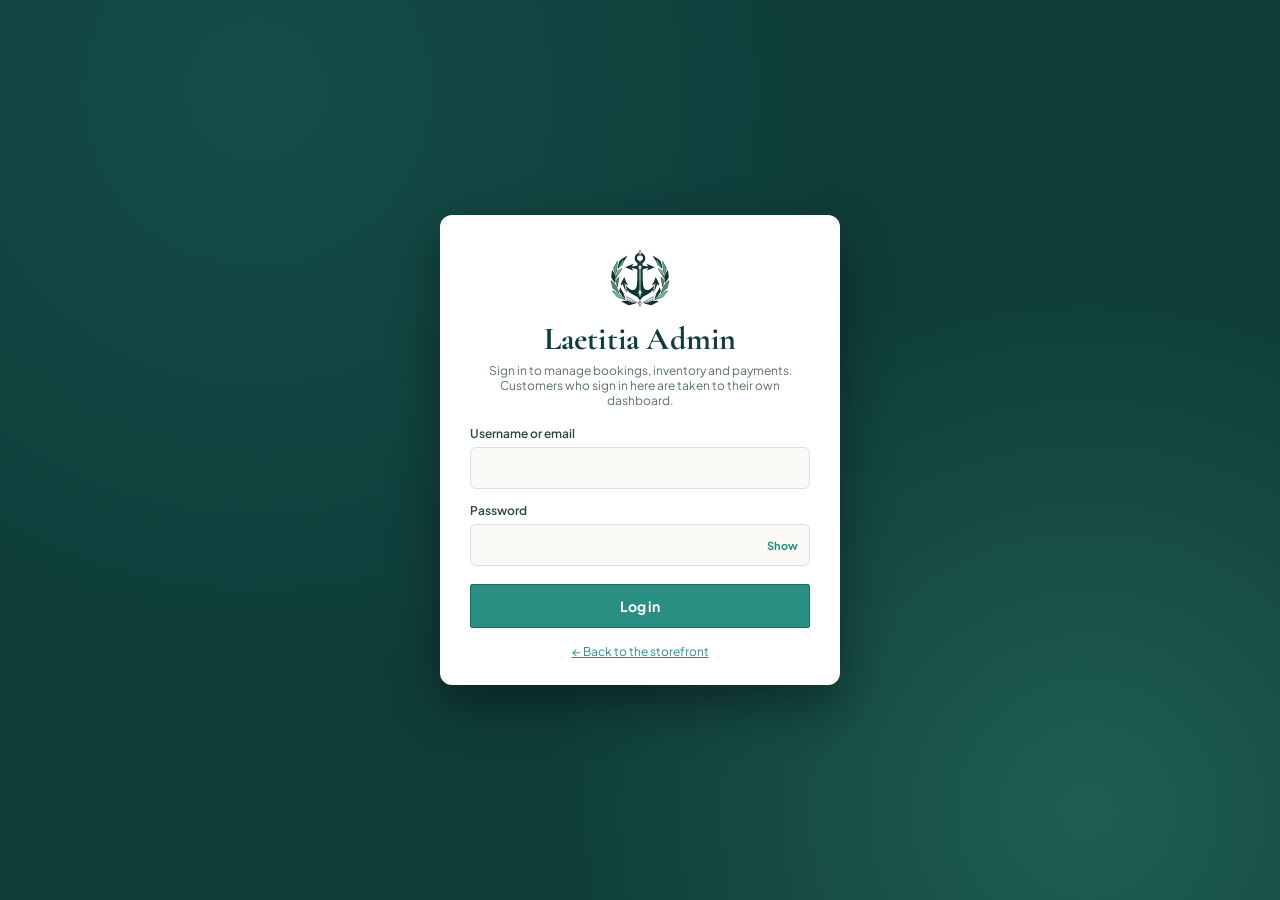
==== commit 6634635e: "feat: added a lot of of features to pass the requirements" ====
--- a/admin.html
+++ b/admin.html
@@ -4,12 +4,12 @@
 <title>Laetitia Admin</title>
 <link rel="preconnect" href="https://fonts.googleapis.com">
 <link rel="preconnect" href="https://fonts.gstatic.com" crossorigin>
-<link href="https://fonts.googleapis.com/css2?family=IBM+Plex+Mono:wght@500;600&family=Plus+Jakarta+Sans:wght@400;500;600;700;800&display=swap" rel="stylesheet">
+<link href="https://fonts.googleapis.com/css2?family=Cormorant+Garamond:wght@600;700&family=IBM+Plex+Mono:wght@500;600&family=Plus+Jakarta+Sans:wght@400;500;600;700;800&display=swap" rel="stylesheet">
 <link rel="stylesheet" href="style.css">
-</head><body class="locked"><svg width="0" height="0" style="position:absolute"><symbol id="i-grid" viewBox="0 0 24 24"><rect x="3" y="3" width="7" height="9" rx="1"/><rect x="14" y="3" width="7" height="5" rx="1"/><rect x="14" y="12" width="7" height="9" rx="1"/><rect x="3" y="16" width="7" height="5" rx="1"/></symbol><symbol id="i-cal" viewBox="0 0 24 24"><rect x="3" y="4" width="18" height="18" rx="2"/><path d="M16 2v4M8 2v4M3 10h18"/></symbol><symbol id="i-tgt" viewBox="0 0 24 24"><circle cx="12" cy="12" r="9"/><circle cx="12" cy="12" r="3"/></symbol><symbol id="i-rot" viewBox="0 0 24 24"><path d="M3 12a9 9 0 0 1 15-6.7L21 8"/><path d="M21 3v5h-5"/><path d="M21 12a9 9 0 0 1-15 6.7L3 16"/><path d="M8 16H3v5"/></symbol><symbol id="i-card" viewBox="0 0 24 24"><rect x="2" y="5" width="20" height="14" rx="2"/><path d="M2 10h20"/></symbol><symbol id="i-search" viewBox="0 0 24 24"><circle cx="11" cy="11" r="7"/><path d="m21 21-4.3-4.3"/></symbol><symbol id="i-bell" viewBox="0 0 24 24"><path d="M6 8a6 6 0 0 1 12 0c0 7 3 9 3 9H3s3-2 3-9"/><path d="M10.3 21a1.9 1.9 0 0 0 3.4 0"/></symbol><symbol id="i-chev" viewBox="0 0 24 24"><path d="m6 9 6 6 6-6"/></symbol><symbol id="i-doc" viewBox="0 0 24 24"><path d="M14 2H6a2 2 0 0 0-2 2v16a2 2 0 0 0 2 2h12a2 2 0 0 0 2-2V8z"/><path d="M14 2v6h6M8 13h8M8 17h5"/></symbol><symbol id="i-alert" viewBox="0 0 24 24"><path d="M12 3 2 20h20z"/><path d="M12 10v4M12 17h.01"/></symbol><symbol id="i-peso" viewBox="0 0 24 24"><path d="M7 21V4h6a4 4 0 0 1 0 8H7"/><path d="M5 8h12M5 11h12"/></symbol><symbol id="i-spark" viewBox="0 0 24 24"><path d="M12 3l1.8 5.2L19 10l-5.2 1.8L12 17l-1.8-5.2L5 10l5.2-1.8z"/><path d="M19 16v4M17 18h4"/></symbol><symbol id="i-plus" viewBox="0 0 24 24"><path d="M12 5v14M5 12h14"/></symbol><symbol id="i-arrow" viewBox="0 0 24 24"><path d="M5 12h14M13 6l6 6-6 6"/></symbol><symbol id="i-clip" viewBox="0 0 24 24"><rect x="5" y="4" width="14" height="18" rx="2"/><path d="M9 2h6v4H9z"/></symbol><symbol id="i-zap" viewBox="0 0 24 24"><path d="M13 2 4 14h7l-1 8 9-12h-7z"/></symbol><symbol id="i-ring" viewBox="0 0 24 24"><path d="M21 12a9 9 0 1 1-6.2-8.55"/></symbol><symbol id="i-db" viewBox="0 0 24 24"><ellipse cx="12" cy="5" rx="8" ry="3"/><path d="M4 5v14c0 1.7 3.6 3 8 3s8-1.3 8-3V5"/><path d="M4 12c0 1.7 3.6 3 8 3s8-1.3 8-3"/></symbol><symbol id="i-chk" viewBox="0 0 24 24"><rect x="3" y="3" width="18" height="18" rx="3"/><path d="m8 12 3 3 5-6"/></symbol></svg>
+</head><body class="locked"><svg width="0" height="0" style="position:absolute"><symbol id="i-grid" viewBox="0 0 24 24"><rect x="3" y="3" width="7" height="9" rx="1"/><rect x="14" y="3" width="7" height="5" rx="1"/><rect x="14" y="12" width="7" height="9" rx="1"/><rect x="3" y="16" width="7" height="5" rx="1"/></symbol><symbol id="i-cal" viewBox="0 0 24 24"><rect x="3" y="4" width="18" height="18" rx="2"/><path d="M16 2v4M8 2v4M3 10h18"/></symbol><symbol id="i-tgt" viewBox="0 0 24 24"><circle cx="12" cy="12" r="9"/><circle cx="12" cy="12" r="3"/></symbol><symbol id="i-rot" viewBox="0 0 24 24"><path d="M3 12a9 9 0 0 1 15-6.7L21 8"/><path d="M21 3v5h-5"/><path d="M21 12a9 9 0 0 1-15 6.7L3 16"/><path d="M8 16H3v5"/></symbol><symbol id="i-card" viewBox="0 0 24 24"><rect x="2" y="5" width="20" height="14" rx="2"/><path d="M2 10h20"/></symbol><symbol id="i-search" viewBox="0 0 24 24"><circle cx="11" cy="11" r="7"/><path d="m21 21-4.3-4.3"/></symbol><symbol id="i-bell" viewBox="0 0 24 24"><path d="M6 8a6 6 0 0 1 12 0c0 7 3 9 3 9H3s3-2 3-9"/><path d="M10.3 21a1.9 1.9 0 0 0 3.4 0"/></symbol><symbol id="i-chev" viewBox="0 0 24 24"><path d="m6 9 6 6 6-6"/></symbol><symbol id="i-doc" viewBox="0 0 24 24"><path d="M14 2H6a2 2 0 0 0-2 2v16a2 2 0 0 0 2 2h12a2 2 0 0 0 2-2V8z"/><path d="M14 2v6h6M8 13h8M8 17h5"/></symbol><symbol id="i-alert" viewBox="0 0 24 24"><path d="M12 3 2 20h20z"/><path d="M12 10v4M12 17h.01"/></symbol><symbol id="i-peso" viewBox="0 0 24 24"><path d="M7 21V4h6a4 4 0 0 1 0 8H7"/><path d="M5 8h12M5 11h12"/></symbol><symbol id="i-spark" viewBox="0 0 24 24"><path d="M12 3l1.8 5.2L19 10l-5.2 1.8L12 17l-1.8-5.2L5 10l5.2-1.8z"/><path d="M19 16v4M17 18h4"/></symbol><symbol id="i-plus" viewBox="0 0 24 24"><path d="M12 5v14M5 12h14"/></symbol><symbol id="i-arrow" viewBox="0 0 24 24"><path d="M5 12h14M13 6l6 6-6 6"/></symbol><symbol id="i-clip" viewBox="0 0 24 24"><rect x="5" y="4" width="14" height="18" rx="2"/><path d="M9 2h6v4H9z"/></symbol><symbol id="i-zap" viewBox="0 0 24 24"><path d="M13 2 4 14h7l-1 8 9-12h-7z"/></symbol><symbol id="i-ring" viewBox="0 0 24 24"><path d="M21 12a9 9 0 1 1-6.2-8.55"/></symbol><symbol id="i-db" viewBox="0 0 24 24"><ellipse cx="12" cy="5" rx="8" ry="3"/><path d="M4 5v14c0 1.7 3.6 3 8 3s8-1.3 8-3V5"/><path d="M4 12c0 1.7 3.6 3 8 3s8-1.3 8-3"/></symbol><symbol id="i-users" viewBox="0 0 24 24"><circle cx="9" cy="8" r="3.5"/><path d="M2.5 20a6.5 6.5 0 0113 0"/><path d="M16 4.5a3.5 3.5 0 010 7M18 14a6.5 6.5 0 013.5 6"/></symbol><symbol id="i-chk" viewBox="0 0 24 24"><rect x="3" y="3" width="18" height="18" rx="3"/><path d="m8 12 3 3 5-6"/></symbol></svg>
 <aside>
  <div class="brand"><img src="logo.png" alt="Laetitia logo">Laetitia</div>
- <a data-p="dash" class="on"><svg class="i "><use href="#i-grid"/></svg> Dashboard</a><a data-p="events"><svg class="i "><use href="#i-cal"/></svg> Events</a><a data-p="pkg"><svg class="i "><use href="#i-spark"/></svg> Packages</a><a data-p="inv"><svg class="i "><use href="#i-tgt"/></svg> Inventory</a><a data-p="ret"><svg class="i "><use href="#i-rot"/></svg> Returns</a><a data-p="pay"><svg class="i "><use href="#i-card"/></svg> Payments &amp; Clients</a><a data-p="db" id="dbNav" hidden><svg class="i "><use href="#i-db"/></svg> Database</a>
+ <a data-p="dash" class="on"><svg class="i "><use href="#i-grid"/></svg> Dashboard</a><a data-p="events"><svg class="i "><use href="#i-cal"/></svg> Events</a><a data-p="pkg"><svg class="i "><use href="#i-spark"/></svg> Packages</a><a data-p="inv"><svg class="i "><use href="#i-tgt"/></svg> Inventory</a><a data-p="ret"><svg class="i "><use href="#i-rot"/></svg> Returns</a><a data-p="pay"><svg class="i "><use href="#i-card"/></svg> Payments &amp; Clients</a><a data-p="acct" id="acctNav" hidden><svg class="i "><use href="#i-users"/></svg> Accounts</a><a data-p="db" id="dbNav" hidden><svg class="i "><use href="#i-db"/></svg> Database</a>
  <a href="./" class="store-link" target="_blank" rel="noopener"><svg class="i "><use href="#i-arrow"/></svg> View storefront</a>
  <div class="deco"><img src="logo.png" alt=""></div>
 </aside>
@@ -19,16 +19,17 @@
  <form class="gate-card" id="gateForm" novalidate>
   <img src="logo.png" alt="" class="gate-logo">
   <h1 id="gateTitle">Laetitia Admin</h1>
-  <p class="sub">Sign in to manage bookings, inventory and payments.</p>
-  <label for="gUser">Username</label><input id="gUser" autocomplete="username" required>
+  <p class="sub">Sign in to manage bookings, inventory and payments. Customers who sign in here are taken to their own dashboard.</p>
+  <label for="gUser">Username or email</label><input id="gUser" autocomplete="username" required>
   <label for="gPass">Password</label><div class="pw"><input id="gPass" type="password" autocomplete="current-password" required><button type="button" class="pwt" data-pw="gPass" aria-pressed="false">Show</button></div>
+  <p class="gate-hint" id="gateCaps" hidden>Caps Lock is on</p>
   <p class="gate-err" id="gateErr" role="alert"></p>
   <button class="btn teal gate-btn" id="gateBtn" type="submit">Log in</button>
   <a href="./" class="gate-back">← Back to the storefront</a>
  </form>
 </section>
 <main>
- <div class="top"><div class="search"><svg class="i "><use href="#i-search"/></svg><input placeholder="Search events, clients, inventory..."></div><div class="date" id="today"></div><div class="notif-wrap"><button class="bell" id="notifBtn" type="button" aria-label="Notifications" aria-haspopup="true" aria-expanded="false"><svg class="i "><use href="#i-bell"/></svg><span class="notif-count" id="notifCount" hidden>0</span></button><div class="notif-panel hidden" id="notifPanel" aria-live="polite"><div class="notif-header"><h3>Notifications</h3><button class="close-x" id="closeNotif" type="button" aria-label="Close notifications">×</button></div><div class="notif-list" id="notifList"></div></div></div>
+ <div class="top"><div class="search" id="gSearch"><svg class="i "><use href="#i-search"/></svg><input id="gQ" placeholder="Search events, clients, inventory..." aria-label="Search events, clients and inventory" autocomplete="off" role="combobox" aria-controls="gResults" aria-expanded="false"><div class="search-results hidden" id="gResults" role="listbox" aria-label="Search results"></div></div><div class="date" id="today"></div><div class="notif-wrap"><button class="bell" id="notifBtn" type="button" aria-label="Notifications" aria-haspopup="true" aria-expanded="false"><svg class="i "><use href="#i-bell"/></svg><span class="notif-count" id="notifCount" hidden>0</span></button><div class="notif-panel hidden" id="notifPanel" aria-live="polite"><div class="notif-header"><h3>Notifications</h3><button class="close-x" id="closeNotif" type="button" aria-label="Close notifications">×</button></div><div class="notif-list" id="notifList"></div></div></div>
   <div class="account-wrap"><button class="user account-trigger" id="accountBtn" type="button" aria-haspopup="true" aria-expanded="false" aria-label="Account menu"><span class="av" id="uInit">G</span><span class="account-copy"><b id="uName">Guest</b><br><span id="uRole">Guest booking</span></span><svg class="i "><use href="#i-chev"/></svg></button><div class="account-menu hidden" id="accountMenu" role="menu" aria-labelledby="accountBtn"><p class="account-status" id="accountStatus">Browsing as a guest</p><button type="button" role="menuitem" data-account-action="login" id="adminLoginAction">Admin log in</button><button type="button" role="menuitem" data-account-action="book">Book an event</button><button type="button" role="menuitem" data-account-action="logout" id="logoutAction" hidden>Log out</button><a class="account-note" href="./" target="_blank" rel="noopener">Open the storefront ↗</a></div></div></div>
  
 
@@ -68,21 +69,29 @@
  <!-- EVENTS -->
  <section class="page" id="events">
   <h2 class="sec big">Booking/Event</h2>
-  <div class="book">
-   <div class="panel form"><h3 class="pt">Create new Booking / Event</h3>
-    <div id="bForm"></div>
-    <label>Extra rental items <small class="hint inline">(added on top of the package)</small></label>
-    <div class="tw"><table class="mini"><thead><tr><th>ID</th><th>Item</th><th>Category</th><th>Qty</th><th></th></tr></thead><tbody id="bItems"></tbody></table></div>
-    <div class="row"><button class="btn red" id="bCancel">Cancel</button><button class="btn teal" id="bSubmit">Submit Booking</button></div></div>
-   <div class="panel"><h3 class="pt"><svg class="i "><use href="#i-cal"/></svg> Events</h3>
+  <!-- Booking builder (views/events.js): 1 client and event, 2 package and items, 3 summary and payment -->
+  <div class="panel form builder" id="bBuilder">
+   <div class="bhead"><h3 class="pt">Create new Booking / Event</h3><small>Fill in the client and date, tap a package and the items to add, then check the summary and submit.</small></div>
+   <div class="bgrid">
+    <section class="bcol" aria-labelledby="bStep1"><h4 class="bstep" id="bStep1"><b>1</b>Client &amp; event</h4><div id="bForm"></div></section>
+    <section class="bcol bpick" aria-labelledby="bStep2"><h4 class="bstep" id="bStep2"><b>2</b>Package &amp; items <small id="bFreeNote"></small></h4>
+     <div class="btabs" id="bTabs" role="group" aria-label="What to add"></div>
+     <div class="sbox bsearch"><svg class="i "><use href="#i-search"/></svg><input id="bQ" placeholder="Search this tab..." aria-label="Search packages and items" autocomplete="off"></div>
+     <div class="btiles" id="bTiles"></div></section>
+    <section class="bcol bsum" aria-labelledby="bStep3"><h4 class="bstep" id="bStep3"><b>3</b>Summary &amp; payment</h4>
+     <div id="bSumLines"></div><div id="bPay"></div>
+     <div class="row"><button class="btn red" id="bCancel" type="button">Clear</button><button class="btn teal" id="bSubmit" type="button">Submit Booking</button></div></section>
+   </div>
+  </div>
+  <div class="panel evlist"><h3 class="pt"><svg class="i "><use href="#i-cal"/></svg> Events</h3>
+    <div class="tools evtools"><div class="sbox"><svg class="i "><use href="#i-search"/></svg><input id="evQ" placeholder="Search client, venue, package..." aria-label="Search events"></div><select id="evStatus" aria-label="Filter by status"><option value="">All statuses</option><option>Pending</option><option>Approved</option><option>Ongoing</option><option>Completed</option><option>Cancelled</option></select><label class="evdate">From <input type="date" id="evFrom" aria-label="Events from date"></label><label class="evdate">To <input type="date" id="evTo" aria-label="Events to date"></label><button class="btn" id="evClear" type="button">Clear</button></div>
     <div class="tw"><table><thead><tr><th>ID</th><th>Date and Time</th><th>Client name</th><th>Venue/ Address</th><th>Event / Package</th><th>Status</th><th>Actions</th></tr></thead><tbody id="evT"></tbody></table></div></div>
-  </div>
  </section>
 
  <!-- PACKAGES -->
  <section class="page" id="pkg">
   <h2 class="sec">Package Management</h2>
-  <div class="panel"><div class="tools"><button class="btn" data-m="package">Add new Package</button><span><button class="btn" data-m="archived" data-kind="packages">View archived</button> <button class="btn red" id="delAllPkg">Archive All Packages</button></span></div>
+  <div class="panel"><div class="tools"><button class="btn" data-m="package">Add new Package</button> <button class="btn teal" id="starterPkg" type="button" title="Adds the standard packages and the items they use; keeps what you have">Add starter packages</button><span><button class="btn" data-m="archived" data-kind="packages">View archived</button> <button class="btn red" id="delAllPkg">Archive All Packages</button></span></div>
    <div class="tw"><table><thead><tr><th>ID</th><th>Picture</th><th>Package Name</th><th>Type</th><th>Price</th><th>Description</th><th>Actions</th></tr></thead><tbody id="pkgT"></tbody></table></div></div>
  </section>
 
@@ -90,7 +99,7 @@
  <section class="page" id="inv">
   <h2 class="sec">Inventory Management</h2>
   <div class="panel"><div class="tools"><div class="sbox"><svg class="i "><use href="#i-search"/></svg><input id="invQ" placeholder="Search inventory..."></div><span></span></div>
-   <div class="tools"><button class="btn" data-m="item">Add new Item</button><span><button class="btn" id="restockAll">Mark All Restocked</button> <button class="btn" data-m="archived" data-kind="inventory">View archived</button> <button class="btn red" id="delAllInv">Archive All Items</button></span></div>
+   <div class="tools"><button class="btn" data-m="item">Add new Item</button> <button class="btn teal" id="starterInv" type="button" title="Adds the standard rental items and consumables; keeps what you have">Add starter items</button><span><button class="btn" id="restockAll">Mark All Restocked</button> <button class="btn" data-m="archived" data-kind="inventory">View archived</button> <button class="btn red" id="delAllInv">Archive All Items</button></span></div>
    <div class="tw"><table><thead><tr><th>ID</th><th>Code</th><th>Item Name</th><th>Category <svg class="i "><use href="#i-chev"/></svg></th><th>Quantity <svg class="i "><use href="#i-chev"/></svg></th><th>Status <svg class="i "><use href="#i-chev"/></svg></th><th>Actions</th></tr></thead><tbody id="invT"></tbody></table></div></div>
  </section>
 
@@ -113,9 +122,16 @@
    <div class="tw"><table><thead><tr><th>ID</th><th>Client Name</th><th>Contract <svg class="i "><use href="#i-chev"/></svg></th><th>Paid <svg class="i "><use href="#i-chev"/></svg></th><th>Remaining <svg class="i "><use href="#i-chev"/></svg></th><th></th></tr></thead><tbody id="ppT"></tbody></table></div></div>
  </section>
 
+ <!-- ACCOUNTS (admins only; views/accounts.js) -->
+ <section class="page" id="acct">
+  <h2 class="sec">Accounts</h2><div class="sub">Everyone who can log in. Admins manage everything, staff can view the dashboard, and customers order on the storefront. Role changes apply on the person's next click.</div>
+  <div class="panel"><div class="tools"><div class="sbox"><svg class="i "><use href="#i-search"/></svg><input id="acQ" placeholder="Search name, username or email..." aria-label="Search accounts"></div><span><select id="acRole" class="acrole-filter" aria-label="Filter by role"><option value="">All roles</option><option value="admin">Admins</option><option value="staff">Staff</option><option value="customer">Customers</option></select> <button class="btn" data-m="newAccount">Add staff account</button></span></div>
+   <div class="tw"><table><thead><tr><th>ID</th><th>Name</th><th>Signs in with</th><th>Role</th><th>Bookings</th><th>Created</th><th>Actions</th></tr></thead><tbody id="acT"></tbody></table></div></div>
+ </section>
+
  <!-- DATABASE (admins only; views/database.js) -->
  <section class="page" id="db">
-  <h2 class="sec">Database</h2><div class="sub">Every table in the database, and a live console of each change made to them. Administrators only; read-only.</div>
+  <div class="tools dbtop"><div><h2 class="sec">Database</h2><div class="sub">Every table in the database, and a live console of each change made to them. Administrators only.</div></div><button class="btn red" id="dbSample" type="button" title="Replaces all business data with a ready-made sample set">Generate sample data</button></div>
   <div class="dbgrid">
    <div class="panel"><h3 class="pt">Tables</h3><div class="dblist" id="dbTables"></div></div>
    <div class="panel dbview"><div class="tools"><h3 class="pt" id="dbTitle">Select a table</h3><span class="dbpager"><span id="dbPager"></span> <button class="btn" id="dbRefresh" type="button">Refresh</button></span></div>
--- a/style.css
+++ b/style.css
@@ -114,73 +114,73 @@
 .qa button .i{color:var(--teal);width:15px;height:15px}.qa button:nth-child(-n+3) .i{color:inherit;width:11px;height:11px}
 
 /* Professional Minecraft-inspired palette and subtle block accents */
-:root{--side:#263d2e;--teal:#527a47;--head:#385f43;--mint:#a8c978;--red:#ad5b4b;--blue:#9cbcc2;--blueT:#2c4d52;--line:#d1d6c9;--bg:#edf0e7;--txt:#28332c}
-body{font-family:var(--font-ui);background-color:#e9ede3;background-image:linear-gradient(rgba(66,94,60,.035) 1px,transparent 1px),linear-gradient(90deg,rgba(66,94,60,.035) 1px,transparent 1px);background-size:32px 32px}
-aside{background:#263d2e;border-right:3px solid #1d3024;box-shadow:3px 0 #bbc7a7}
-aside .brand{font-weight:700;color:#e9efdf;text-shadow:none}
+:root{--side:#0f3d3a;--teal:#2a8f83;--head:#14504b;--mint:#6fe0b8;--red:#c64545;--blue:#9cbcc2;--blueT:#2c4d52;--line:#e2e9e7;--bg:#f6f4ef;--txt:#17302d}
+body{font-family:var(--font-ui);background-color:#f3f1eb;background-image:linear-gradient(rgba(15,61,58,.035) 1px,transparent 1px),linear-gradient(90deg,rgba(15,61,58,.035) 1px,transparent 1px);background-size:32px 32px}
+aside{background:#0f3d3a;border-right:3px solid #0a2e2b;box-shadow:3px 0 #a7dccb}
+aside .brand{font-weight:700;color:#e4f6ef;text-shadow:none}
 aside .brand img,aside .deco img{image-rendering:pixelated}
-aside a{border-radius:2px;color:#d8e2d3;font-weight:600}
-aside a.on,aside a:hover{background:#426c42;box-shadow:inset 3px 0 #a8c978;color:#fff}
-main{background:rgba(241,243,235,.94);min-height:100vh}
+aside a{border-radius:2px;color:#d3e8e3;font-weight:600}
+aside a.on,aside a:hover{background:#14504b;box-shadow:inset 3px 0 #6fe0b8;color:#fff}
+main{background:rgba(251,249,245,.94);min-height:100vh}
 h1,h2.sec,.pt{font-family:var(--font-ui);text-transform:none;font-weight:700;text-shadow:none}
-h1{color:#315b3b;font-size:20px}
-h2.sec,.pt{color:#3d6844}
-.sub{color:#667267;font-family:var(--font-ui);font-weight:400}
-.stat,.box,.panel{border:1px solid #c6cdbd;border-top:3px solid #64884d;border-radius:3px;background:#fbfcf8;box-shadow:0 2px 5px rgba(38,55,34,.08)}
+h1{color:#0f3d3a;font-size:20px}
+h2.sec,.pt{color:#1d6b62}
+.sub{color:#5b6f6b;font-family:var(--font-ui);font-weight:400}
+.stat,.box,.panel{border:1px solid #d6e1de;border-top:3px solid #3a9a8a;border-radius:3px;background:#ffffff;box-shadow:0 2px 5px rgba(15,61,58,.08)}
 .stat:nth-child(2){border-top-color:#6f9ca4}.stat:nth-child(4){border-top-color:#be9b4d}.stat:nth-child(5){border-top-color:#927c5a}
 .stat .ic{border-radius:2px;box-shadow:none}
-.stat b{color:#315b3b;font-family:var(--font-data);font-weight:600;font-variant-numeric:tabular-nums}
-.stat small,.tt small{color:#737e70}
-.box h3{color:#365e3d;font-family:var(--font-ui);font-weight:700}
-.box h3 a{color:#4a7650;font-weight:500}
-th{background:#3f6547;color:#f5f7ef;border-bottom:1px solid #344f39;font-family:var(--font-ui);font-weight:700}
-td{border-bottom:1px solid #e2e6dc}
-tr:nth-child(even) td{background:#f5f7f1}
-.pill{border-radius:2px;background:#d9e9c1;color:#365936;font-weight:600}
+.stat b{color:#0f3d3a;font-family:var(--font-data);font-weight:600;font-variant-numeric:tabular-nums}
+.stat small,.tt small{color:#5b6f6b}
+.box h3{color:#14504b;font-family:var(--font-ui);font-weight:700}
+.box h3 a{color:#2a8f83;font-weight:500}
+th{background:#14504b;color:#fbf9f5;border-bottom:1px solid #0f3d3a;font-family:var(--font-ui);font-weight:700}
+td{border-bottom:1px solid #e2e9e7}
+tr:nth-child(even) td{background:#f3f8f6}
+.pill{border-radius:2px;background:#cdeee2;color:#14504b;font-weight:600}
 .pill.low{background:#f3e3b9;color:#73571f}
-.btn{border:1px solid #6b8c5a;border-radius:2px;background:#f9fbf6;color:#355b3b;font-family:var(--font-ui);font-weight:700;box-shadow:0 1px 2px rgba(33,51,31,.12);transition:background-color .15s,border-color .15s}
-.btn:hover{background:#e8f0dc;border-color:#527a47}
-.btn:active{transform:none;box-shadow:inset 0 1px 2px rgba(33,51,31,.14)}
-.btn.red{background:#ad5b4b;border-color:#984d40;color:#fff;box-shadow:none}
-.btn.teal,.qa button.p{background:#527a47;border-color:#42683b;color:#fff;box-shadow:none}
+.btn{border:1px solid #3a9a8a;border-radius:2px;background:#f6faf9;color:#14504b;font-family:var(--font-ui);font-weight:700;box-shadow:0 1px 2px rgba(15,61,58,.12);transition:background-color .15s,border-color .15s}
+.btn:hover{background:#e4f6ef;border-color:#2a8f83}
+.btn:active{transform:none;box-shadow:inset 0 1px 2px rgba(15,61,58,.14)}
+.btn.red{background:#c64545;border-color:#a33a3a;color:#fff;box-shadow:none}
+.btn.teal,.qa button.p{background:#2a8f83;border-color:#1d6b62;color:#fff;box-shadow:none}
 .btn.blue{background:#dce9e9;border-color:#99b7b7;color:#315155;box-shadow:none}
-.qa{border:1px solid #d1d8cb;border-radius:3px}
-.qa button,.qa button.o{background:#fbfcf8;color:#334338;font-family:var(--font-ui)}
+.qa{border:1px solid #dbe5e2;border-radius:3px}
+.qa button,.qa button.o{background:#ffffff;color:#1f3b38;font-family:var(--font-ui)}
 .qa button.p{border-radius:2px}
-.top .search,.top .date,.bell{border:1px solid #c6cdbd;border-radius:3px;background:#fbfcf8;box-shadow:0 1px 3px rgba(38,55,34,.08);color:#506b50}
-.top .search input{font-family:var(--font-ui);color:#303a32}
+.top .search,.top .date,.bell{border:1px solid #d6e1de;border-radius:3px;background:#ffffff;box-shadow:0 1px 3px rgba(15,61,58,.08);color:#2a7a70}
+.top .search input{font-family:var(--font-ui);color:#17302d}
 .top .date,.notif-count{font-family:var(--font-data);font-variant-numeric:tabular-nums}
-.bell{color:#456a48}
-.notif-panel{border:1px solid #c6cdbd;border-radius:3px;background:#fbfcf8;box-shadow:0 8px 24px rgba(34,49,30,.16)}
-.notif-item{border-radius:2px;background:#f8faf5}
-.notif-item.unread{background:#eff5e9;border-left-color:#63884d}
-.notif-item strong{font-family:var(--font-ui);color:#355b3b}
-.form input,.form select,.modal input,.modal select,.modal textarea,.sbox{border:1px solid #c4cdbc;border-radius:2px;background:#f8faf5;font-family:var(--font-ui)}
-.modal{border:1px solid #c6cdbd;border-radius:4px;background:#fbfcf8;box-shadow:0 12px 36px rgba(33,48,29,.2)}
-.toast{border:1px solid #55794b;border-radius:3px;background:#263d2e;color:#f5f7ef;font-family:var(--font-ui);font-weight:700;box-shadow:0 4px 12px rgba(20,35,22,.2)}
+.bell{color:#1d6b62}
+.notif-panel{border:1px solid #d6e1de;border-radius:3px;background:#ffffff;box-shadow:0 8px 24px rgba(15,61,58,.16)}
+.notif-item{border-radius:2px;background:#fbf9f5}
+.notif-item.unread{background:#eef6f3;border-left-color:#3a9a8a}
+.notif-item strong{font-family:var(--font-ui);color:#14504b}
+.form input,.form select,.modal input,.modal select,.modal textarea,.sbox{border:1px solid #d6e1de;border-radius:2px;background:#fbf9f5;font-family:var(--font-ui)}
+.modal{border:1px solid #d6e1de;border-radius:4px;background:#ffffff;box-shadow:0 12px 36px rgba(15,61,58,.2)}
+.toast{border:1px solid #2a8f83;border-radius:3px;background:#0f3d3a;color:#fbf9f5;font-family:var(--font-ui);font-weight:700;box-shadow:0 4px 12px rgba(7,24,22,.2)}
 @media(max-width:600px){main{padding:0 12px 24px}.top .date{margin-left:0}}
-aside .brand img{width:42px;height:42px;object-fit:contain;filter:drop-shadow(0 0 2px rgba(191,222,132,.95)) drop-shadow(0 2px 3px rgba(13,29,21,.85))}
+aside .brand img{width:42px;height:42px;object-fit:contain;filter:drop-shadow(0 0 2px rgba(111,224,184,.95)) drop-shadow(0 2px 3px rgba(7,24,22,.85))}
 aside .deco{opacity:1;padding-bottom:16px}
-aside .deco img{width:96px;height:96px;object-fit:contain;filter:drop-shadow(0 0 3px rgba(191,222,132,.9)) drop-shadow(0 3px 4px rgba(13,29,21,.9))}
-.account-wrap{position:relative;z-index:35;flex:none;margin-left:auto}
+aside .deco img{width:96px;height:96px;object-fit:contain;filter:drop-shadow(0 0 3px rgba(111,224,184,.9)) drop-shadow(0 3px 4px rgba(7,24,22,.9))}
+.account-wrap{position:relative;z-index:35;flex:none}
 .account-trigger{min-height:40px;padding:3px 7px;border:1px solid transparent;border-radius:3px;background:transparent;color:var(--txt);cursor:pointer;text-align:left}
-.account-trigger:hover,.account-trigger[aria-expanded="true"]{border-color:#c6cdbd;background:#fbfcf8}
+.account-trigger:hover,.account-trigger[aria-expanded="true"]{border-color:#d6e1de;background:#ffffff}
 .account-trigger .av{flex:none}
 .account-copy{white-space:nowrap}
-.account-menu{position:absolute;top:calc(100% + 8px);right:0;width:min(300px,calc(100vw - 24px));padding:14px;background:#fbfcf8;border:1px solid #c6cdbd;border-radius:4px;box-shadow:0 10px 28px rgba(34,49,30,.2);color:#28332c}
+.account-menu{position:absolute;top:calc(100% + 8px);right:0;width:min(300px,calc(100vw - 24px));padding:14px;background:#ffffff;border:1px solid #d6e1de;border-radius:4px;box-shadow:0 10px 28px rgba(15,61,58,.2);color:#17302d}
 .account-menu.hidden{display:none}
-.account-status{font-size:12px;font-weight:700;color:#355b3b;margin-bottom:8px}
-.account-menu button{display:block;width:100%;min-height:42px;margin-top:6px;padding:9px 11px;border:1px solid #d5dccd;border-radius:2px;background:#f5f8f0;color:#314235;text-align:left;font-size:12px;font-weight:600;cursor:pointer}
-.account-menu button:hover,.account-menu button:focus-visible{background:#e8f0dc;border-color:#7b9d6a;outline:none}
+.account-status{font-size:12px;font-weight:700;color:#14504b;margin-bottom:8px}
+.account-menu button{display:block;width:100%;min-height:42px;margin-top:6px;padding:9px 11px;border:1px solid #dbe5e2;border-radius:2px;background:#f3f8f6;color:#1f3b38;text-align:left;font-size:12px;font-weight:600;cursor:pointer}
+.account-menu button:hover,.account-menu button:focus-visible{background:#e4f6ef;border-color:#5fb3a5;outline:none}
 .account-menu button[hidden]{display:none}
-.account-note{margin-top:12px;padding-top:10px;border-top:1px solid #e0e5db;color:#737e70;font-size:10px;line-height:1.45}
-.demo-credentials{margin:8px 0;padding:9px;background:#f0f5e9;border-left:3px solid #64884d;color:#52644f;font-size:10px;line-height:1.5}
-.guest-confirmation{margin-top:8px;color:#416d47;font-size:12px;font-weight:600}
+.account-note{margin-top:12px;padding-top:10px;border-top:1px solid #e2e9e7;color:#5b6f6b;font-size:10px;line-height:1.45}
+.demo-credentials{margin:8px 0;padding:9px;background:#eef6f3;border-left:3px solid #3a9a8a;color:#3e5a56;font-size:10px;line-height:1.5}
+.guest-confirmation{margin-top:8px;color:#1d6b62;font-size:12px;font-weight:600}
 @media(max-width:600px){.account-wrap{margin-left:auto}.account-menu{position:fixed;top:68px;right:12px;width:min(320px,calc(100vw - 24px))}.account-trigger{gap:6px}.account-copy{font-size:10px}}
 button:not(:disabled){transition:transform .14s ease,box-shadow .14s ease,filter .14s ease}
-button:not(:disabled):hover{transform:translateY(-1px);filter:brightness(1.04);box-shadow:0 3px 8px rgba(30,48,32,.18)}
-button:not(:disabled):active{transform:translateY(1px);filter:brightness(.97);box-shadow:inset 0 1px 2px rgba(30,48,32,.22)}
-button:focus-visible,aside a:focus-visible,.box h3 a:focus-visible{outline:2px solid #7c9d5e;outline-offset:2px}
+button:not(:disabled):hover{transform:translateY(-1px);filter:brightness(1.04);box-shadow:0 3px 8px rgba(15,61,58,.18)}
+button:not(:disabled):active{transform:translateY(1px);filter:brightness(.97);box-shadow:inset 0 1px 2px rgba(15,61,58,.22)}
+button:focus-visible,aside a:focus-visible,.box h3 a:focus-visible{outline:2px solid #2a8f83;outline-offset:2px}
 @media(prefers-reduced-motion:reduce){button:not(:disabled){transition:none}button:not(:disabled):hover,button:not(:disabled):active{transform:none}}
 
 /* notification panel opens directly under the bell button */
@@ -193,10 +193,10 @@
 .pw{position:relative}.pw input{padding-right:58px}
 .pwt{position:absolute;right:6px;top:50%;transform:translateY(-50%);border:0;background:none;color:var(--teal);font-size:10px;font-weight:700;cursor:pointer;padding:4px 6px}
 .pkg-custom{margin-top:6px}.pkg-custom[hidden]{display:none}
-.notif-empty{font-size:11px;color:#667267;padding:6px 2px}
+.notif-empty{font-size:11px;color:#5b6f6b;padding:6px 2px}
 .btn:disabled{opacity:.5;cursor:not-allowed}
 .pkg-thumb{width:56px;height:56px;object-fit:cover;border-radius:4px;border:1px solid var(--line);display:block}
-.pkg-thumb.none{display:grid;place-items:center;font-size:8px;color:#8a948b;background:#f1f3ee;text-align:center}
+.pkg-thumb.none{display:grid;place-items:center;font-size:8px;color:#7d8b89;background:#f3f8f6;text-align:center}
 .pkg-preview{display:block;width:100%;max-height:170px;object-fit:cover;border-radius:6px;margin-top:8px;border:1px solid var(--line)}.pkg-preview[hidden]{display:none}
 .pic-remove{margin-top:6px}
 .modal input[type=file]{padding:6px;background:#fff;border:1px dashed var(--teal);cursor:pointer}
@@ -232,7 +232,7 @@
 @media(max-width:600px){.frow2,.frow3{grid-template-columns:1fr}}
 fieldset.addr{border:1px solid var(--line);border-radius:6px;padding:4px 10px 10px;margin:10px 0 4px}
 fieldset.addr legend{font-size:10px;color:var(--teal);font-weight:600;padding:0 4px}
-.hint{display:block;font-size:9.5px;color:#667267;margin-top:3px;line-height:1.4}
+.hint{display:block;font-size:9.5px;color:#5b6f6b;margin-top:3px;line-height:1.4}
 .hint.inline{display:inline;margin:0}
 .ferr{display:block;font-size:9.5px;color:#b3261e;margin-top:3px}
 input.invalid,select.invalid,textarea.invalid{border-color:#b3261e!important;background:#fff6f5!important}
@@ -250,32 +250,164 @@
 aside a[hidden]{display:none}
 .dbgrid{display:grid;grid-template-columns:220px minmax(0,1fr);gap:14px;align-items:start}
 .dblist{display:grid;gap:4px;max-height:440px;overflow:auto}
-.dbt{display:grid;gap:2px;text-align:left;border:1px solid #d5dccd;border-radius:2px;background:#f8faf5;padding:7px 9px;cursor:pointer;color:var(--txt)}
-.dbt b{font-family:var(--font-data);font-size:11px}.dbt small{font-size:9px;color:#737e70}
-.dbt.on{background:#e8f0dc;border-color:#527a47;box-shadow:inset 3px 0 #527a47}
-.dbpager{display:flex;align-items:center;gap:6px}.dbpager small{color:#667267;font-family:var(--font-data)}
+.dbt{display:grid;gap:2px;text-align:left;border:1px solid #dbe5e2;border-radius:2px;background:#fbf9f5;padding:7px 9px;cursor:pointer;color:var(--txt)}
+.dbt b{font-family:var(--font-data);font-size:11px}.dbt small{font-size:9px;color:#5b6f6b}
+.dbt.on{background:#e4f6ef;border-color:#2a8f83;box-shadow:inset 3px 0 #2a8f83}
+.dbpager{display:flex;align-items:center;gap:6px}.dbpager small{color:#5b6f6b;font-family:var(--font-data)}
 .dbview .tools .pt{margin:0;font-family:var(--font-data)}
 .dbtable th{font-family:var(--font-data);font-weight:600}
 .dbtable td.dbc{font-family:var(--font-data);font-size:10px;white-space:nowrap;max-width:240px;overflow:hidden;text-overflow:ellipsis;padding:6px 10px}
-.dbtable i.null{color:#a3aba1}
-.console{margin-top:14px;border:1px solid #1d3024;border-radius:3px;background:#141d17;color:#d4dfcf;box-shadow:0 2px 6px rgba(20,35,22,.25)}
-.console-bar{display:flex;align-items:center;gap:10px;padding:8px 12px;border-bottom:1px solid #2c3d30;font-size:11px;flex-wrap:wrap}
-.console-bar b{color:#e9efdf}
-.live{font-family:var(--font-data);font-size:10px}.live.on{color:#8fd16a}.live.off{color:#e0a458}
+.dbtable i.null{color:#9aa8a6}
+.console{margin-top:14px;border:1px solid #0a2e2b;border-radius:3px;background:#0b2321;color:#d6ebe5;box-shadow:0 2px 6px rgba(7,24,22,.25)}
+.console-bar{display:flex;align-items:center;gap:10px;padding:8px 12px;border-bottom:1px solid #1a4542;font-size:11px;flex-wrap:wrap}
+.console-bar b{color:#e4f6ef}
+.live{font-family:var(--font-data);font-size:10px}.live.on{color:#6fe0b8}.live.off{color:#e0a458}
 .console-tools{margin-left:auto;display:flex;gap:6px}
-.console-tools select,.console-tools button{background:#1f2c22;color:#d4dfcf;border:1px solid #3a4f3e;border-radius:2px;padding:4px 8px;font-size:10px;cursor:pointer}
+.console-tools select,.console-tools button{background:#0b2724;color:#d6ebe5;border:1px solid #24403d;border-radius:2px;padding:4px 8px;font-size:10px;cursor:pointer}
 .console-out *,.dbc *{font-family:var(--font-data)}
 .console-out{height:300px;overflow:auto;padding:6px 0;font-family:var(--font-data);font-size:11px;line-height:1.55}
-.console-empty{padding:6px 12px;color:#7d8b7f}
+.console-empty{padding:6px 12px;color:#6f807d}
 .ln summary{padding:1px 12px;cursor:pointer;white-space:nowrap;overflow:hidden;text-overflow:ellipsis;list-style:none}
 .ln summary::-webkit-details-marker{display:none}
-.ln summary:hover,.ln[open] summary{background:#1f2c22}
-.ln .t{color:#7d8b7f}.ln .u{color:#9cc7d0}.ln .n{color:#a3ae9f}.ln .src{color:#7d8b7f}
-.ln .a{font-weight:600;display:inline-block;min-width:52px}.ln .a.ins{color:#8fd16a}.ln .a.upd{color:#e6c35c}.ln .a.del{color:#ef8a7a}
-.ln .tb{color:#f0f3ea;text-decoration:underline dotted;cursor:pointer}
-.ln pre{margin:0 12px 6px 24px;padding:6px 10px;background:#0d140f;border-left:2px solid #3a4f3e;white-space:pre-wrap;word-break:break-all;color:#c2cdbd;font-family:var(--font-data);font-size:10px}
+.ln summary:hover,.ln[open] summary{background:#0b2724}
+.ln .t{color:#6f807d}.ln .u{color:#9cc7d0}.ln .n{color:#9aa8a6}.ln .src{color:#6f807d}
+.ln .a{font-weight:600;display:inline-block;min-width:52px}.ln .a.ins{color:#6fe0b8}.ln .a.upd{color:#e6c35c}.ln .a.del{color:#ef8a7a}
+.ln .tb{color:#eef6f3;text-decoration:underline dotted;cursor:pointer}
+.ln pre{margin:0 12px 6px 24px;padding:6px 10px;background:#071816;border-left:2px solid #24403d;white-space:pre-wrap;word-break:break-all;color:#d6e1de;font-family:var(--font-data);font-size:10px}
 .ln pre .p{color:#9cc7d0}
 @media(max-width:1000px){.dbgrid{grid-template-columns:1fr}.dblist{max-height:200px}}
 
 /* record ids, first column of every table */
-td.id{font-family:var(--font-data);font-size:10px;color:#667267;white-space:nowrap;font-variant-numeric:tabular-nums}
+td.id{font-family:var(--font-data);font-size:10px;color:#5b6f6b;white-space:nowrap;font-variant-numeric:tabular-nums}
+
+/* header search: results grouped by kind (js/search.js) */
+.top .search{position:relative}
+.search-results{position:absolute;top:calc(100% + 6px);left:0;width:max(100%,320px);max-height:60vh;overflow:auto;z-index:40;background:#ffffff;border:1px solid #d6e1de;border-radius:3px;box-shadow:0 6px 18px rgba(7,24,22,.18);padding:4px 0}
+.search-results.hidden{display:none}
+.search-results h4{margin:8px 12px 2px;font-size:9px;font-weight:700;text-transform:uppercase;letter-spacing:.06em;color:#5b6f6b}
+.search-results button{display:grid;gap:1px;width:100%;text-align:left;border:0;background:none;padding:6px 12px;cursor:pointer;color:var(--txt);font:inherit}
+.search-results button b{font-size:11px;font-weight:600}
+.search-results button small{font-size:9px;color:#5b6f6b;font-family:var(--font-data)}
+.search-results button.on,.search-results button:hover{background:#e4f6ef}
+.search-results .none{margin:0;padding:10px 12px;font-size:11px;color:#5b6f6b}
+
+/* events tab: search and filters */
+.evtools{flex-wrap:wrap;justify-content:flex-start;gap:6px}
+.evtools .sbox{flex:1 1 200px;width:auto}
+.evtools select,.evdate input{border:1px solid #d6e1de;border-radius:2px;background:#fbf9f5;font-family:var(--font-ui);font-size:11px;padding:6px 8px;color:var(--txt)}
+.evdate{display:flex;align-items:center;gap:4px;font-size:11px;color:#5b6f6b}
+
+/* database tab: title row with the sample-data button */
+.dbtop{align-items:flex-start;gap:12px}
+
+/* archived lists: keep Restore and Delete permanently on one line */
+td.nowrap{white-space:nowrap}
+
+/* tables with row buttons: the Actions column stays in view while the table scrolls sideways */
+.tw table:has(td:last-child .btn) tr>:last-child{position:sticky;right:0;z-index:1;box-shadow:-6px 0 6px -6px rgba(15,61,58,.25)}
+.tw table:has(td:last-child .btn) td:last-child{background:#ffffff;white-space:nowrap}
+.tw table:has(td:last-child .btn) th:last-child{z-index:2}
+
+/* admin login card */
+.gate{width:100%;min-width:0;grid-template-columns:minmax(0,1fr);justify-items:center}
+.gate-card{width:min(400px,100%);padding:32px 30px 26px;border-radius:12px}
+.gate-logo{width:64px;margin-bottom:10px}
+.gate-card h1{font-size:22px}
+.gate-card .sub{font-size:12px;margin:6px 0 18px}
+.gate-card label{font-size:12px;font-weight:600;color:#2a4744;margin:14px 0 6px}
+.gate-card input{font-size:14px;padding:11px 12px;background:#fbf9f5;border:1px solid #d6e1de}
+.gate-card input:focus{border-color:var(--teal);box-shadow:0 0 0 3px rgba(42,143,131,.18)}
+.gate-card .pwt{font-size:11px}
+.gate-hint{font-size:11px;color:#8a6d1f;margin-top:6px}
+.gate-err:empty{display:none}
+.gate-err{margin-top:12px;padding:9px 11px;border:1px solid #e3b4ab;border-radius:6px;background:#fbefec;font-size:12px}
+.gate-btn{margin-top:18px;padding:12px;font-size:14px}
+.gate-btn.busy{opacity:.75;cursor:progress}
+.gate-back{font-size:12px;margin-top:16px}
+
+/* phones: the sidebar becomes a top bar with a sideways-scrolling row of tabs */
+@media(max-width:760px){
+  body{flex-direction:column}
+  aside{position:sticky;top:0;z-index:30;width:auto;bottom:auto;flex-direction:row;align-items:center;gap:2px;padding:6px 8px;
+    overflow-x:auto;border-right:0;border-bottom:3px solid #0a2e2b;box-shadow:0 3px #a7dccb;scrollbar-width:none}
+  aside::-webkit-scrollbar{display:none}
+  aside .brand{flex:none;padding:0 6px 0 0;font-size:0}
+  aside .brand img{width:32px;height:32px}
+  aside a{flex:none;margin:0;padding:9px 10px;white-space:nowrap;font-size:12px}
+  aside a.on,aside a:hover{box-shadow:inset 0 -3px #6fe0b8}
+  aside a.store-link{margin:0 0 0 4px}
+  aside .deco{display:none}
+  main{margin-left:0;padding:0 12px 24px;min-height:0}
+  .top{flex-wrap:wrap;padding:10px 0}
+  .top .date{display:none}
+  .account-copy{display:none}
+  .notif-wrap{margin-left:auto}
+  .cards{grid-template-columns:repeat(2,minmax(0,1fr));gap:8px}
+  .cards .stat:last-child{grid-column:1/-1}
+  .tools{flex-wrap:wrap;gap:8px}
+  .sbox{width:100%}
+  .modal,.modal.wide{width:100%;max-width:calc(100vw - 20px);max-height:calc(100vh - 20px);padding:14px}
+  .modal .ft{flex-wrap:wrap}
+  .toast{left:12px;right:12px;bottom:12px;text-align:center}
+  .dbtop{flex-direction:column}
+}
+
+/* headings in the storefront's serif, matching its page titles */
+:root{--font-display:"Cormorant Garamond",Georgia,"Times New Roman",serif}
+h1,h2.sec,.gate-card h1{font-family:var(--font-display);font-weight:700;letter-spacing:.2px;color:var(--side)}
+h1{font-size:32px;line-height:1.1}
+h2.sec{font-size:26px;line-height:1.15}
+h2.sec.big{font-size:28px}
+.gate-card h1{font-size:32px}
+@media(min-width:761px){aside .brand{font-family:var(--font-display);font-size:22px;font-weight:700;color:#fff}}
+
+/* accounts tab: role dropdowns */
+#acT select,.acrole-filter{border:1px solid #d6e1de;border-radius:2px;background:#fbf9f5;font-family:var(--font-ui);font-size:11px;padding:5px 6px;color:var(--txt)}
+#acT select:disabled{opacity:.6;cursor:not-allowed}
+
+/* events tab: booking builder (views/events.js) */
+.builder{margin-bottom:14px}
+.bhead{display:flex;align-items:baseline;gap:12px;flex-wrap:wrap;margin-bottom:12px}.bhead .pt{margin:0}.bhead small{color:#5b6f6b;font-size:11px}
+.bgrid{display:grid;grid-template-columns:minmax(260px,320px) minmax(0,1fr) minmax(260px,320px);gap:16px;align-items:start}
+.bcol{min-width:0}
+.bstep{display:flex;align-items:center;gap:8px;font-size:13px;color:var(--side);margin:0 0 10px;font-weight:700}
+.bstep b{width:22px;height:22px;border-radius:50%;background:var(--teal);color:#fff;display:grid;place-items:center;font-size:11px;flex:none}
+.bstep small{font-weight:500;color:#5b6f6b;font-size:10px;margin-left:auto}
+.btabs{display:flex;gap:6px;overflow-x:auto;padding-bottom:6px;scrollbar-width:thin}
+.btab{flex:none;border:1px solid #d6e1de;background:#fff;border-radius:999px;padding:6px 12px;font:inherit;font-size:11px;font-weight:600;color:var(--txt);cursor:pointer;white-space:nowrap}
+.btab:hover{border-color:var(--teal)}.btab.on{background:var(--side);border-color:var(--side);color:#fff}
+.btab b{display:inline-grid;place-items:center;min-width:18px;height:18px;padding:0 5px;margin-left:4px;border-radius:9px;background:var(--mint);color:var(--side);font-size:10px}
+.bsearch{width:100%;margin:4px 0 10px}
+.btiles{display:grid;grid-template-columns:repeat(auto-fill,minmax(160px,1fr));gap:10px;max-height:560px;overflow:auto;padding:2px}
+.btile{position:relative;display:flex;flex-direction:column;gap:3px;background:#fff;border:1.5px solid #e2e9e7;border-radius:10px;padding:12px;transition:border-color .15s,box-shadow .15s}
+.btile:hover{border-color:#a7dccb;box-shadow:0 2px 8px rgba(15,61,58,.08)}
+.btile.on{border-color:var(--teal);background:#f3fbf8}
+.btile.custom{border-style:dashed}
+.btile h5{font-size:12px;line-height:1.3;color:var(--side);padding-right:26px}
+.bprice{font-weight:700;font-size:13px;color:var(--side)}.bprice small{font-weight:400;color:#5b6f6b;font-size:10px}
+.bmeta{font-size:10px;color:#5b6f6b}
+.bincl{font-size:10px;color:#5b6f6b;line-height:1.4;display:-webkit-box;-webkit-line-clamp:3;-webkit-box-orient:vertical;overflow:hidden}
+.bfree{font-size:10px;font-weight:600;color:var(--teal)}.bfree.out{color:var(--red)}
+.btile .btn{margin-top:auto;width:100%;justify-content:center;padding:7px}
+.bbadge{position:absolute;top:8px;right:8px;min-width:22px;height:22px;padding:0 6px;border-radius:11px;background:var(--teal);color:#fff;font-size:11px;font-weight:700;display:grid;place-items:center}
+.bstepper{display:flex;align-items:center;gap:4px;margin-top:auto;background:#e4f6ef;border-radius:999px;padding:3px;justify-content:space-between}
+.bstepper button{width:26px;height:26px;border-radius:50%;border:0;background:#fff;color:var(--side);font-size:15px;font-weight:700;cursor:pointer;box-shadow:0 1px 2px rgba(0,0,0,.12)}
+.bstepper button:hover:not(:disabled){background:var(--mint)}.bstepper button:disabled{opacity:.35;cursor:not-allowed}
+.bstepper output{min-width:20px;text-align:center;font-weight:700;font-size:12px}
+.bsum{position:sticky;top:12px;background:#f6faf9;border:1px solid #e2e9e7;border-radius:10px;padding:12px}
+.bwho{display:grid;grid-template-columns:auto 1fr;gap:3px 10px;margin:0 0 8px;font-size:11px}.bwho dt{color:#5b6f6b}.bwho dd{margin:0;font-weight:600;overflow-wrap:anywhere}.bwho i{color:#9aa8a6;font-weight:400}
+.blines{list-style:none;margin:0;padding:0;max-height:300px;overflow:auto}
+.blines li{display:flex;align-items:center;gap:6px;flex-wrap:wrap;padding:8px 0;border-bottom:1px dashed #d6e1de;font-size:11px}
+.blines li>div:first-child{flex:1;min-width:110px}.blines b{display:block}.blines small{color:#5b6f6b;font-size:10px}
+.blines li>span{min-width:62px;text-align:right;font-weight:600}
+.blines .bstepper{margin:0;padding:2px}.blines .bstepper button{width:22px;height:22px;font-size:13px}
+.bx{border:0;background:none;color:#9aa8a6;cursor:pointer;width:22px;height:22px;border-radius:50%}.bx:hover{background:#fbeaea;color:var(--red)}
+.bempty{color:#5b6f6b;font-size:11px;padding:10px 0;display:flex;align-items:center;gap:6px}
+.bwarn{color:var(--red);font-size:11px;font-weight:600;margin-top:6px}
+.btotal{display:flex;justify-content:space-between;align-items:baseline;margin:10px 0 2px;font-size:12px;font-weight:600}.btotal b{font-size:18px;color:var(--side)}
+.bnote{font-size:10px;color:#5b6f6b}
+.bsum #bPay{margin-top:8px;border-top:1px solid #e2e9e7;padding-top:4px}
+.bsum .row{margin-top:12px}
+.evlist{margin-top:0}
+@media(max-width:1200px){.bgrid{grid-template-columns:minmax(0,1fr) minmax(260px,320px)}.bpick{grid-column:1/-1;grid-row:2}}
+@media(max-width:760px){.bgrid{grid-template-columns:1fr}.bpick{grid-row:auto}.bsum{position:static}.btiles{grid-template-columns:repeat(auto-fill,minmax(140px,1fr))}}
